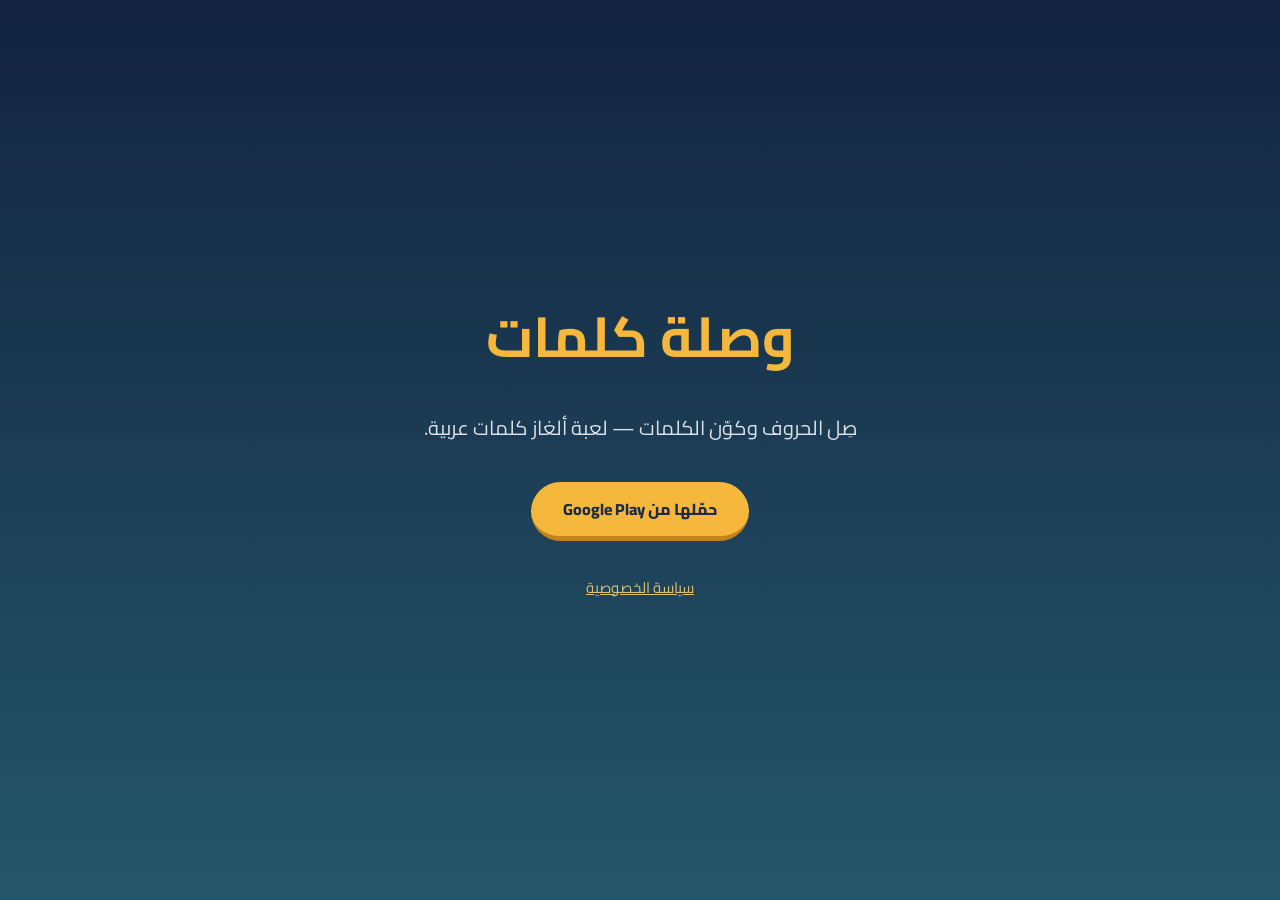
==== index.html @ 48d4c2e9 "Add files via upload" ====
<!doctype html>
<html lang="ar" dir="rtl">
  <head>
    <meta charset="utf-8" />
    <meta name="viewport" content="width=device-width, initial-scale=1" />
    <title>وصلة كلمات</title>
    <link
      href="https://fonts.googleapis.com/css2?family=Cairo:wght@400;700;800&display=swap"
      rel="stylesheet"
    />
    <style>
      body {
        margin: 0;
        font-family: Cairo, sans-serif;
        background: linear-gradient(#13233f, #24566a);
        color: #fff;
        min-height: 100vh;
        display: flex;
        align-items: center;
        justify-content: center;
        text-align: center;
      }
      main {
        padding: 32px;
        max-width: 560px;
      }
      h1 {
        color: #f5b83d;
        font-size: 56px;
        margin: 0;
      }
      p {
        opacity: 0.85;
        font-size: 20px;
      }
      a {
        color: #ffd97a;
      }
      .btn {
        display: inline-block;
        margin-top: 16px;
        background: #f5b83d;
        color: #1d2b45;
        padding: 12px 32px;
        border-radius: 999px;
        font-weight: 800;
        text-decoration: none;
        border-bottom: 5px solid #c4841a;
      }
    </style>
  </head>
  <body>
    <main>
      <h1>وصلة كلمات</h1>
      <p>صِل الحروف وكوّن الكلمات — لعبة ألغاز كلمات عربية.</p>
      <a
        class="btn"
        href="https://play.google.com/store/apps/details?id=com.aouladbouchta.waslakalimat"
        >حمّلها من Google Play</a
      >
      <p style="font-size: 15px; margin-top: 32px">
        <a href="privacy.html">سياسة الخصوصية</a>
      </p>
    </main>
  </body>
</html>
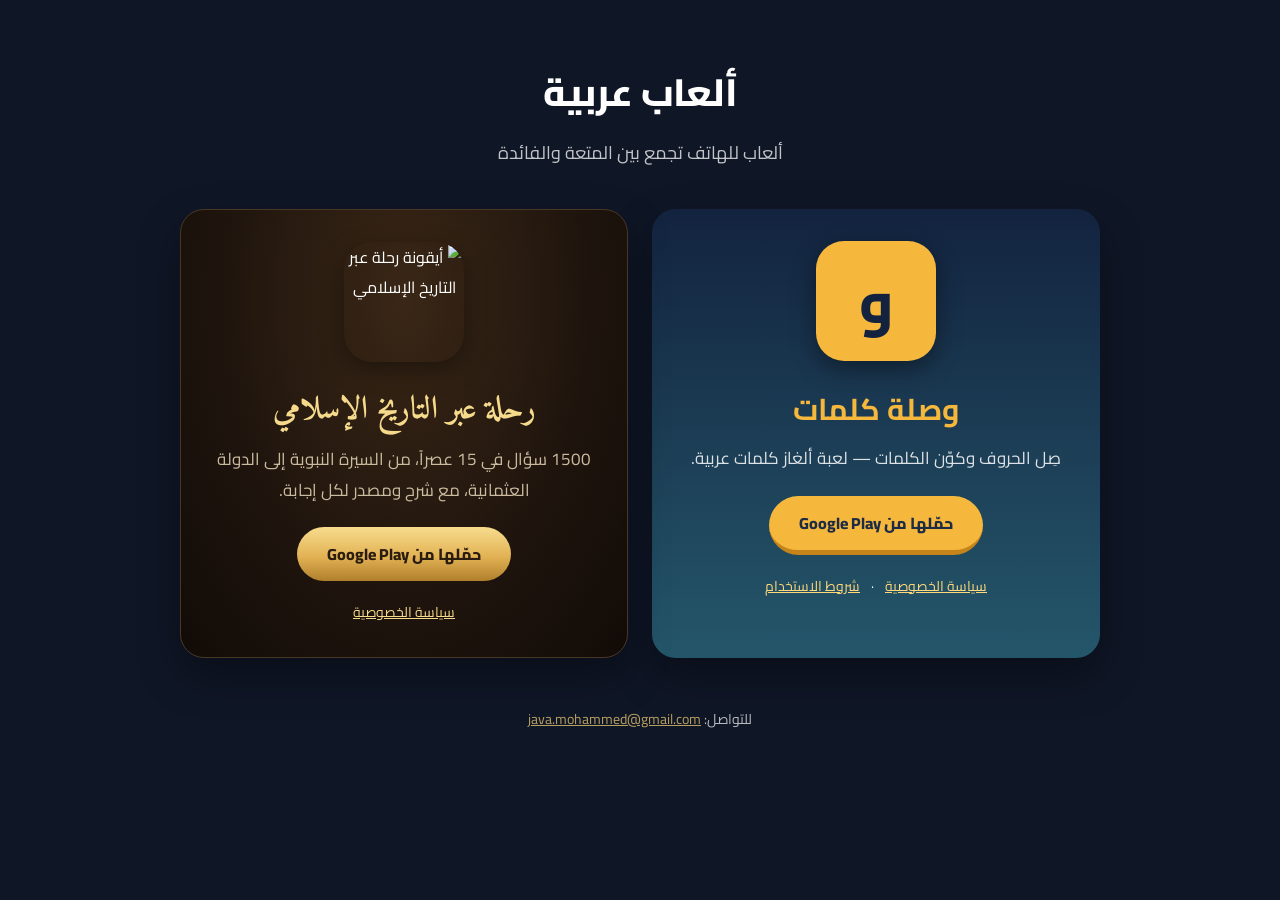
==== commit 517b59dc: "Update index.html" ====
--- a/index.html
+++ b/index.html
@@ -3,64 +3,106 @@
   <head>
     <meta charset="utf-8" />
     <meta name="viewport" content="width=device-width, initial-scale=1" />
-    <title>وصلة كلمات</title>
-    <link
-      href="https://fonts.googleapis.com/css2?family=Cairo:wght@400;700;800&display=swap"
-      rel="stylesheet"
-    />
+    <title>ألعاب عربية — وصلة كلمات ورحلة عبر التاريخ الإسلامي</title>
+    <meta name="description" content="ألعاب عربية للهاتف: وصلة كلمات، ورحلة عبر التاريخ الإسلامي." />
+    <link href="https://fonts.googleapis.com/css2?family=Cairo:wght@400;700;800&family=Amiri:wght@700&display=swap" rel="stylesheet" />
     <style>
+      * { box-sizing: border-box; }
       body {
         margin: 0;
         font-family: Cairo, sans-serif;
-        background: linear-gradient(#13233f, #24566a);
+        background: #0f1626;
         color: #fff;
         min-height: 100vh;
+      }
+      header { text-align: center; padding: 56px 20px 24px; }
+      header h1 { margin: 0; font-size: 38px; font-weight: 800; }
+      header p { margin: 8px 0 0; opacity: 0.75; font-size: 18px; }
+      .games {
+        display: grid;
+        grid-template-columns: repeat(auto-fit, minmax(300px, 1fr));
+        gap: 24px;
+        max-width: 960px;
+        margin: 0 auto;
+        padding: 16px 20px 48px;
+      }
+      .card {
+        border-radius: 24px;
+        padding: 32px 28px;
+        text-align: center;
+        display: flex;
+        flex-direction: column;
+        align-items: center;
+        box-shadow: 0 18px 40px rgba(0, 0, 0, 0.35);
+      }
+      .card .icon {
+        width: 120px;
+        height: 120px;
+        border-radius: 28px;
         display: flex;
         align-items: center;
         justify-content: center;
-        text-align: center;
+        box-shadow: 0 8px 24px rgba(0, 0, 0, 0.4);
       }
-      main {
-        padding: 32px;
-        max-width: 560px;
-      }
-      h1 {
-        color: #f5b83d;
-        font-size: 56px;
-        margin: 0;
-      }
-      p {
-        opacity: 0.85;
-        font-size: 20px;
-      }
-      a {
-        color: #ffd97a;
-      }
+      .card h2 { margin: 20px 0 6px; font-size: 30px; }
+      .card p { margin: 0 0 8px; font-size: 17px; opacity: 0.85; line-height: 1.8; }
       .btn {
         display: inline-block;
-        margin-top: 16px;
-        background: #f5b83d;
-        color: #1d2b45;
-        padding: 12px 32px;
+        margin-top: 14px;
+        padding: 12px 30px;
         border-radius: 999px;
         font-weight: 800;
         text-decoration: none;
-        border-bottom: 5px solid #c4841a;
       }
+      .links { margin-top: 18px; font-size: 14px; }
+      .links a { margin: 0 8px; }
+
+      /* وصلة كلمات */
+      .wasla { background: linear-gradient(#13233f, #24566a); }
+      .wasla .icon { background: #f5b83d; color: #13233f; font-size: 58px; font-weight: 800; }
+      .wasla h2 { color: #f5b83d; }
+      .wasla .btn { background: #f5b83d; color: #1d2b45; border-bottom: 5px solid #c4841a; }
+      .wasla a { color: #ffd97a; }
+
+      /* رحلة عبر التاريخ الإسلامي */
+      .tarikh { background: radial-gradient(ellipse at 50% 20%, #3a2716, #1e140d 60%, #110b07); border: 1px solid #4a3624; }
+      .tarikh .icon { overflow: hidden; }
+      .tarikh .icon img { width: 100%; height: 100%; display: block; }
+      .tarikh h2 { color: #f6da8c; font-family: Amiri, serif; font-size: 32px; }
+      .tarikh p { color: #e8d8b8; }
+      .tarikh .btn { background: linear-gradient(#f7dc8e, #e2b254 55%, #b07f2c); color: #2b1c10; }
+      .tarikh a { color: #f6da8c; }
+
+      footer { text-align: center; padding: 0 20px 40px; font-size: 14px; opacity: 0.7; }
+      footer a { color: #ffd97a; }
     </style>
   </head>
   <body>
-    <main>
-      <h1>وصلة كلمات</h1>
-      <p>صِل الحروف وكوّن الكلمات — لعبة ألغاز كلمات عربية.</p>
-      <a
-        class="btn"
-        href="https://play.google.com/store/apps/details?id=com.aouladbouchta.waslakalimat"
-        >حمّلها من Google Play</a
-      >
-      <p style="font-size: 15px; margin-top: 32px">
-        <a href="privacy.html">سياسة الخصوصية</a>
-      </p>
-    </main>
+    <header>
+      <h1>ألعاب عربية</h1>
+      <p>ألعاب للهاتف تجمع بين المتعة والفائدة</p>
+    </header>
+
+    <section class="games">
+      <article class="card wasla">
+        <div class="icon">و</div>
+        <h2>وصلة كلمات</h2>
+        <p>صِل الحروف وكوّن الكلمات — لعبة ألغاز كلمات عربية.</p>
+        <a class="btn" href="https://play.google.com/store/apps/details?id=com.aouladbouchta.waslakalimat">حمّلها من Google Play</a>
+        <div class="links"><a href="privacy.html">سياسة الخصوصية</a> · <a href="terms.html">شروط الاستخدام</a></div>
+      </article>
+
+      <article class="card tarikh">
+        <div class="icon"><img src="tarikh-icon.png" alt="أيقونة رحلة عبر التاريخ الإسلامي" /></div>
+        <h2>رحلة عبر التاريخ الإسلامي</h2>
+        <p>1500 سؤال في 15 عصراً، من السيرة النبوية إلى الدولة العثمانية، مع شرح ومصدر لكل إجابة.</p>
+        <a class="btn" href="https://play.google.com/store/apps/details?id=com.aouladbouchta.tarikh">حمّلها من Google Play</a>
+        <div class="links"><a href="privacy-tarikh.html">سياسة الخصوصية</a></div>
+      </article>
+    </section>
+
+    <footer>
+      للتواصل: <a href="mailto:java.mohammed@gmail.com">java.mohammed@gmail.com</a>
+    </footer>
   </body>
 </html>
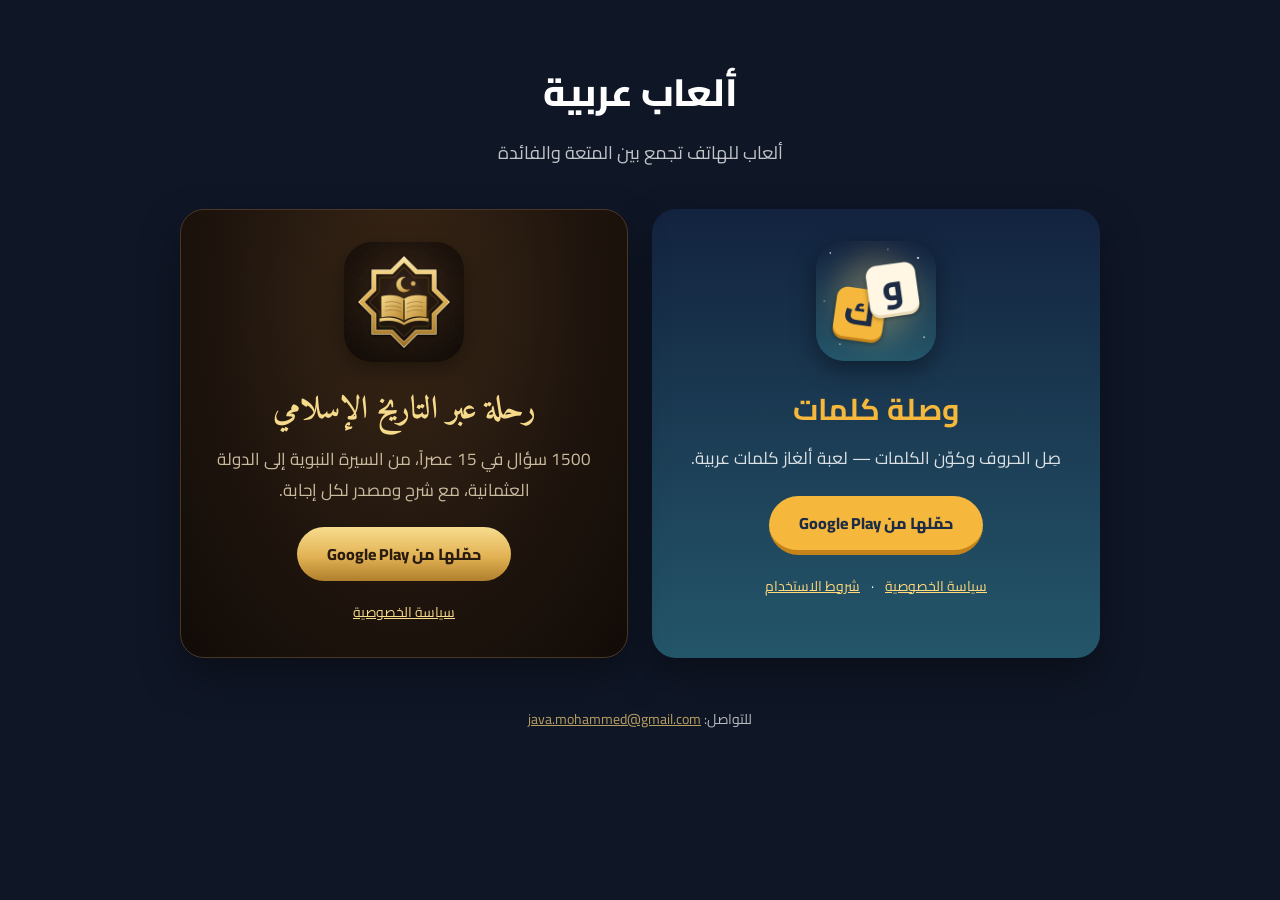
==== commit d5274a86: "Update index.html" ====
--- a/index.html
+++ b/index.html
@@ -59,7 +59,8 @@
 
       /* وصلة كلمات */
       .wasla { background: linear-gradient(#13233f, #24566a); }
-      .wasla .icon { background: #f5b83d; color: #13233f; font-size: 58px; font-weight: 800; }
+      .wasla .icon { overflow: hidden; }
+      .wasla .icon img { width: 100%; height: 100%; display: block; }
       .wasla h2 { color: #f5b83d; }
       .wasla .btn { background: #f5b83d; color: #1d2b45; border-bottom: 5px solid #c4841a; }
       .wasla a { color: #ffd97a; }
@@ -85,7 +86,7 @@
 
     <section class="games">
       <article class="card wasla">
-        <div class="icon">و</div>
+        <div class="icon"><img src="wasla-icon.png" alt="أيقونة وصلة كلمات" /></div>
         <h2>وصلة كلمات</h2>
         <p>صِل الحروف وكوّن الكلمات — لعبة ألغاز كلمات عربية.</p>
         <a class="btn" href="https://play.google.com/store/apps/details?id=com.aouladbouchta.waslakalimat">حمّلها من Google Play</a>
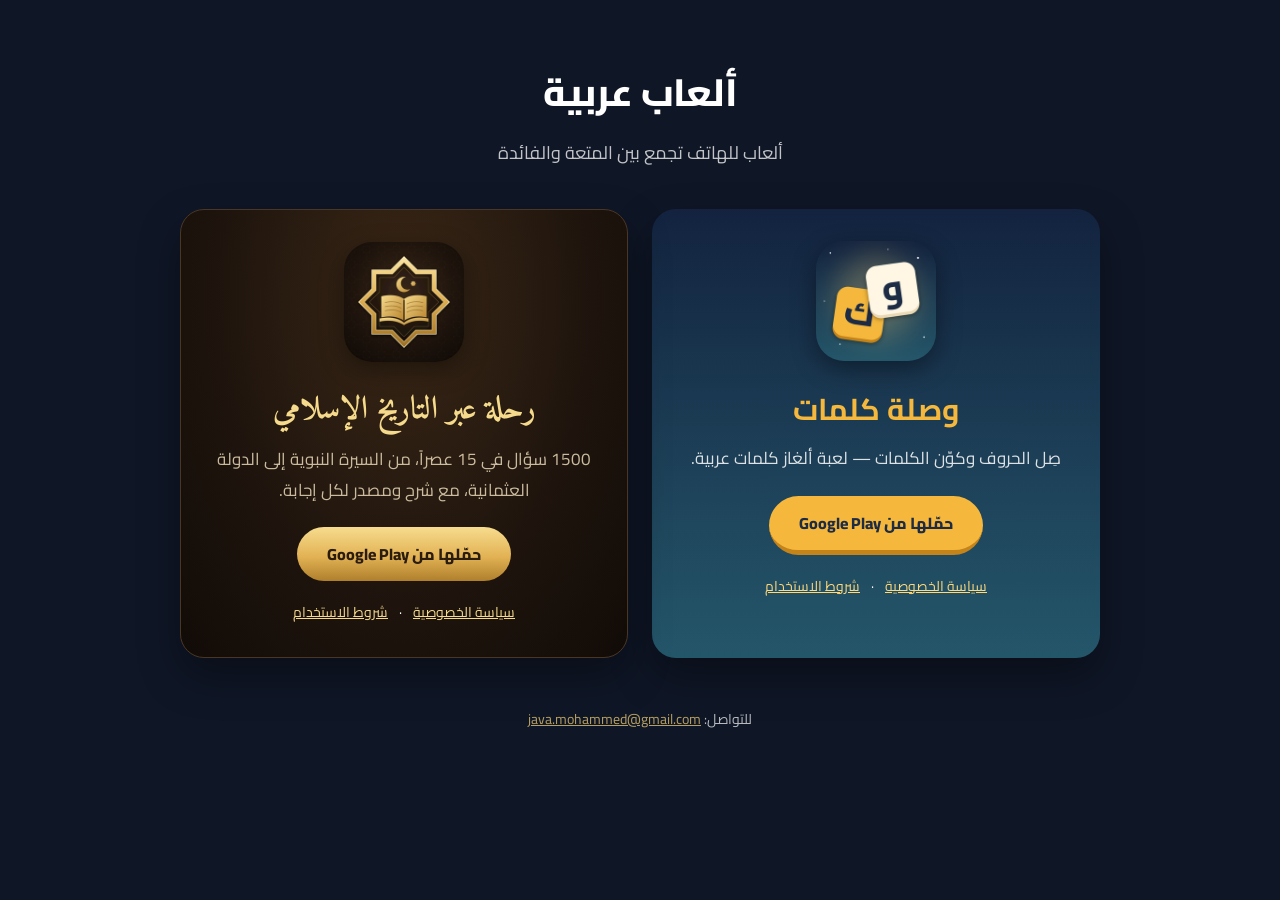
==== commit 95c157ad: "Update index.html" ====
--- a/index.html
+++ b/index.html
@@ -98,7 +98,7 @@
         <h2>رحلة عبر التاريخ الإسلامي</h2>
         <p>1500 سؤال في 15 عصراً، من السيرة النبوية إلى الدولة العثمانية، مع شرح ومصدر لكل إجابة.</p>
         <a class="btn" href="https://play.google.com/store/apps/details?id=com.aouladbouchta.tarikh">حمّلها من Google Play</a>
-        <div class="links"><a href="privacy-tarikh.html">سياسة الخصوصية</a></div>
+        <div class="links"><a href="privacy-tarikh.html">سياسة الخصوصية</a> · <a href="terms-tarikh.html">شروط الاستخدام</a></div>
       </article>
     </section>
 
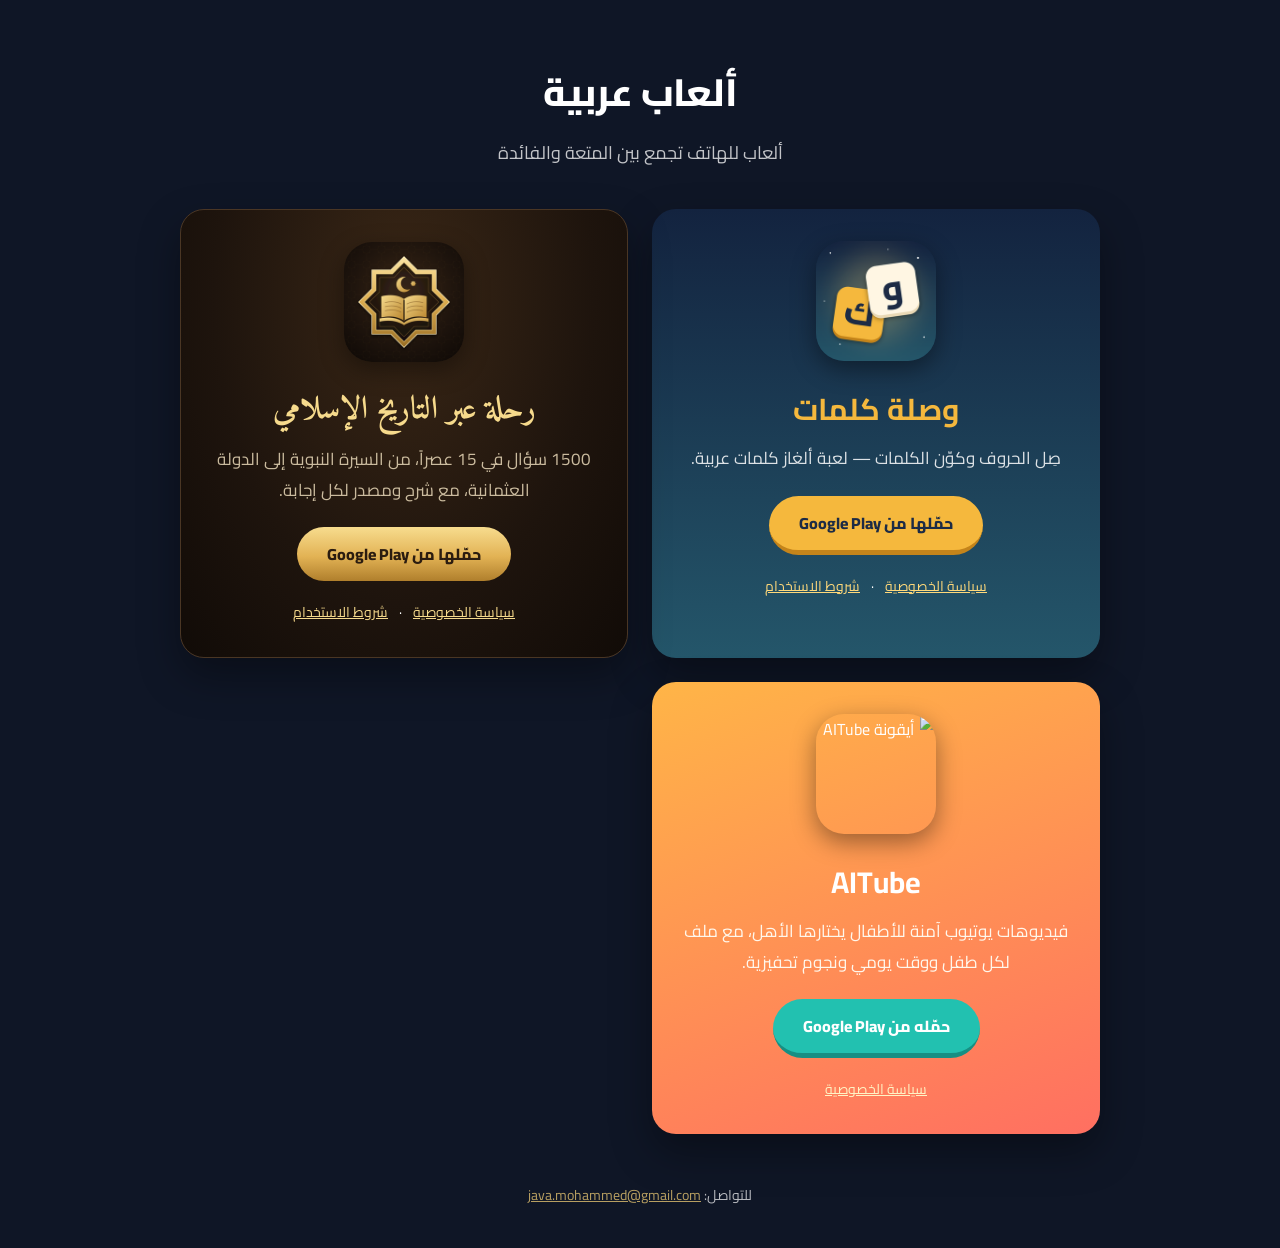
==== commit d4300d03: "Update index.html" ====
--- a/index.html
+++ b/index.html
@@ -74,6 +74,14 @@
       .tarikh .btn { background: linear-gradient(#f7dc8e, #e2b254 55%, #b07f2c); color: #2b1c10; }
       .tarikh a { color: #f6da8c; }
 
+      .aitube { background: linear-gradient(160deg, #FFB547, #FF6F61); }
+      .aitube .icon { overflow: hidden; }
+      .aitube .icon img { width: 100%; height: 100%; display: block; }
+      .aitube h2 { color: #ffffff; }
+      .aitube p { color: #fff7ec; opacity: 1; }
+      .aitube .btn { background: #22C1B0; color: #ffffff; border-bottom: 5px solid #178f83; }
+      .aitube a { color: #fff3c4; }
+
       footer { text-align: center; padding: 0 20px 40px; font-size: 14px; opacity: 0.7; }
       footer a { color: #ffd97a; }
     </style>
@@ -100,6 +108,14 @@
         <a class="btn" href="https://play.google.com/store/apps/details?id=com.aouladbouchta.tarikh">حمّلها من Google Play</a>
         <div class="links"><a href="privacy-tarikh.html">سياسة الخصوصية</a> · <a href="terms-tarikh.html">شروط الاستخدام</a></div>
       </article>
+
+      <article class="card aitube">
+        <div class="icon"><img src="aitube-icon.png" alt="أيقونة AITube" /></div>
+        <h2>AITube</h2>
+        <p>فيديوهات يوتيوب آمنة للأطفال يختارها الأهل، مع ملف لكل طفل ووقت يومي ونجوم تحفيزية.</p>
+        <a class="btn" href="https://play.google.com/store/apps/details?id=com.aitubev2">حمّله من Google Play</a>
+        <div class="links"><a href="privacy-aitube.html">سياسة الخصوصية</a></div>
+      </article>
     </section>
 
     <footer>
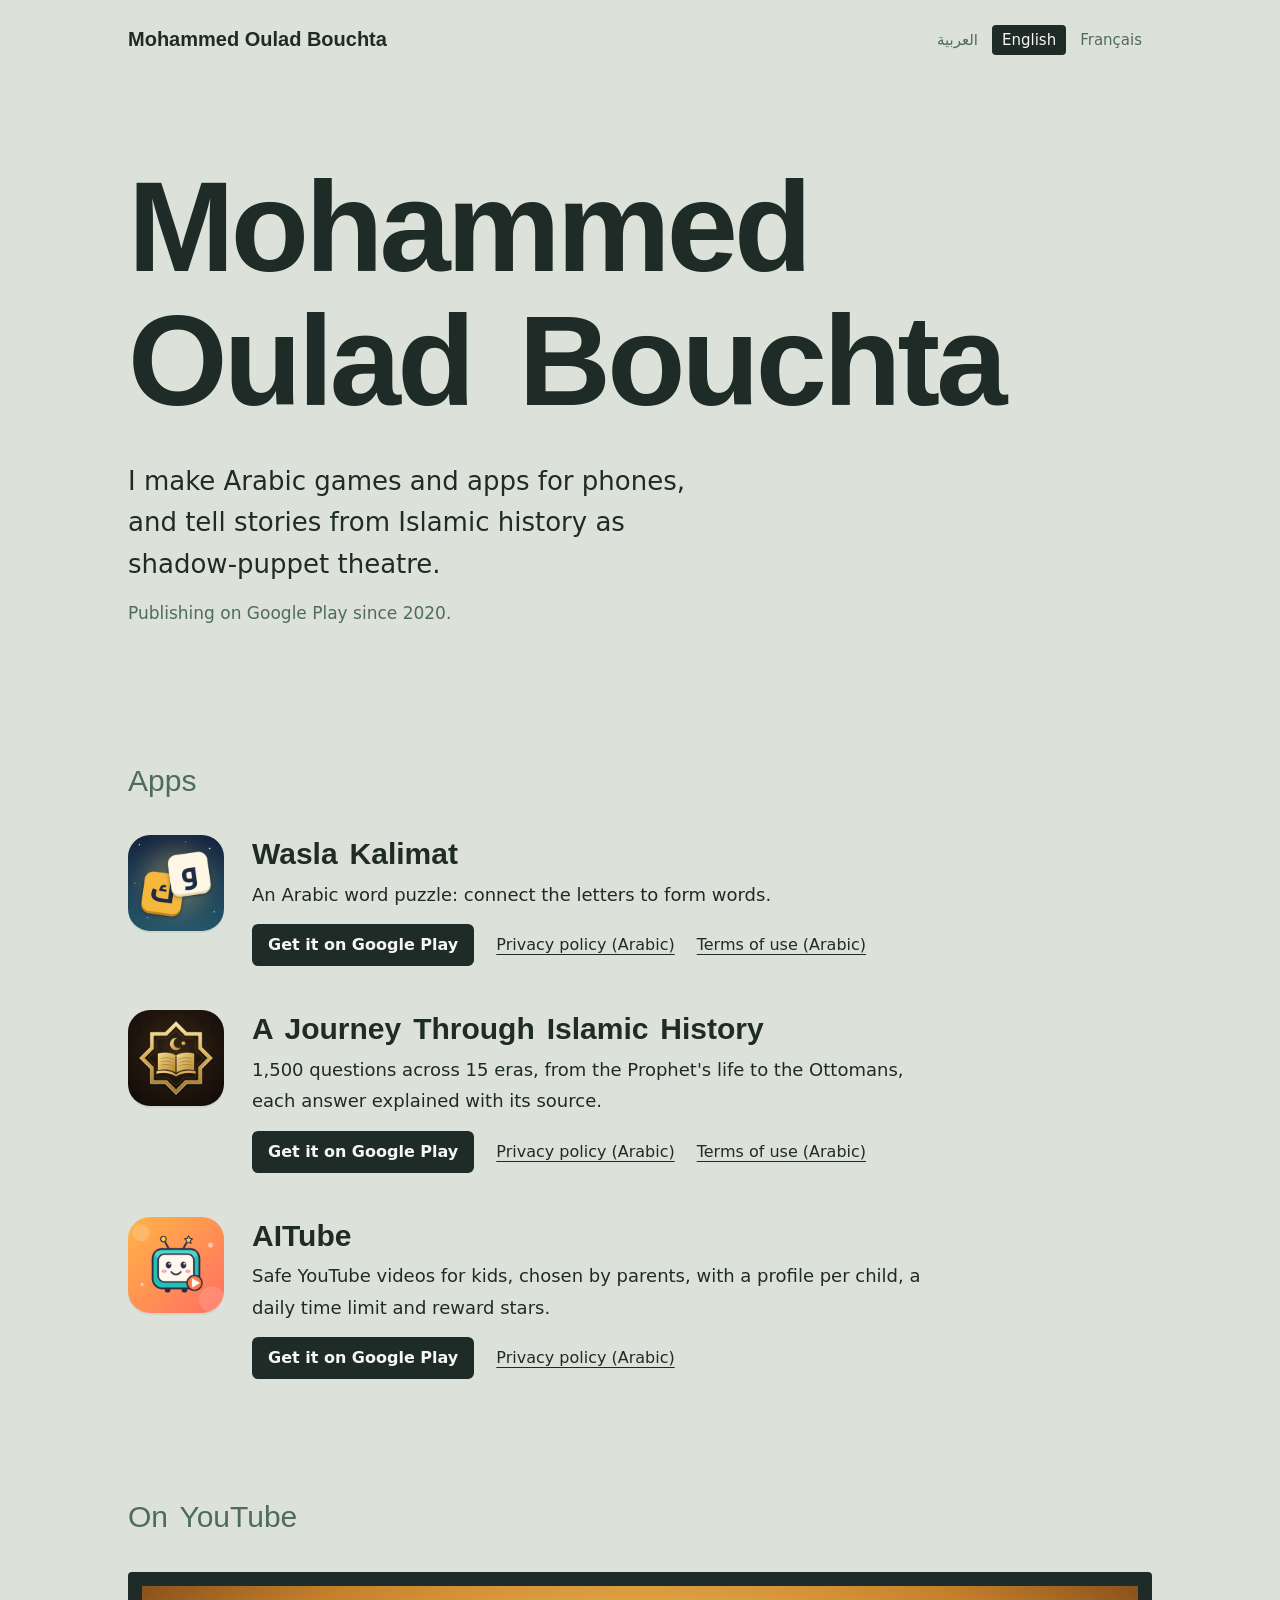
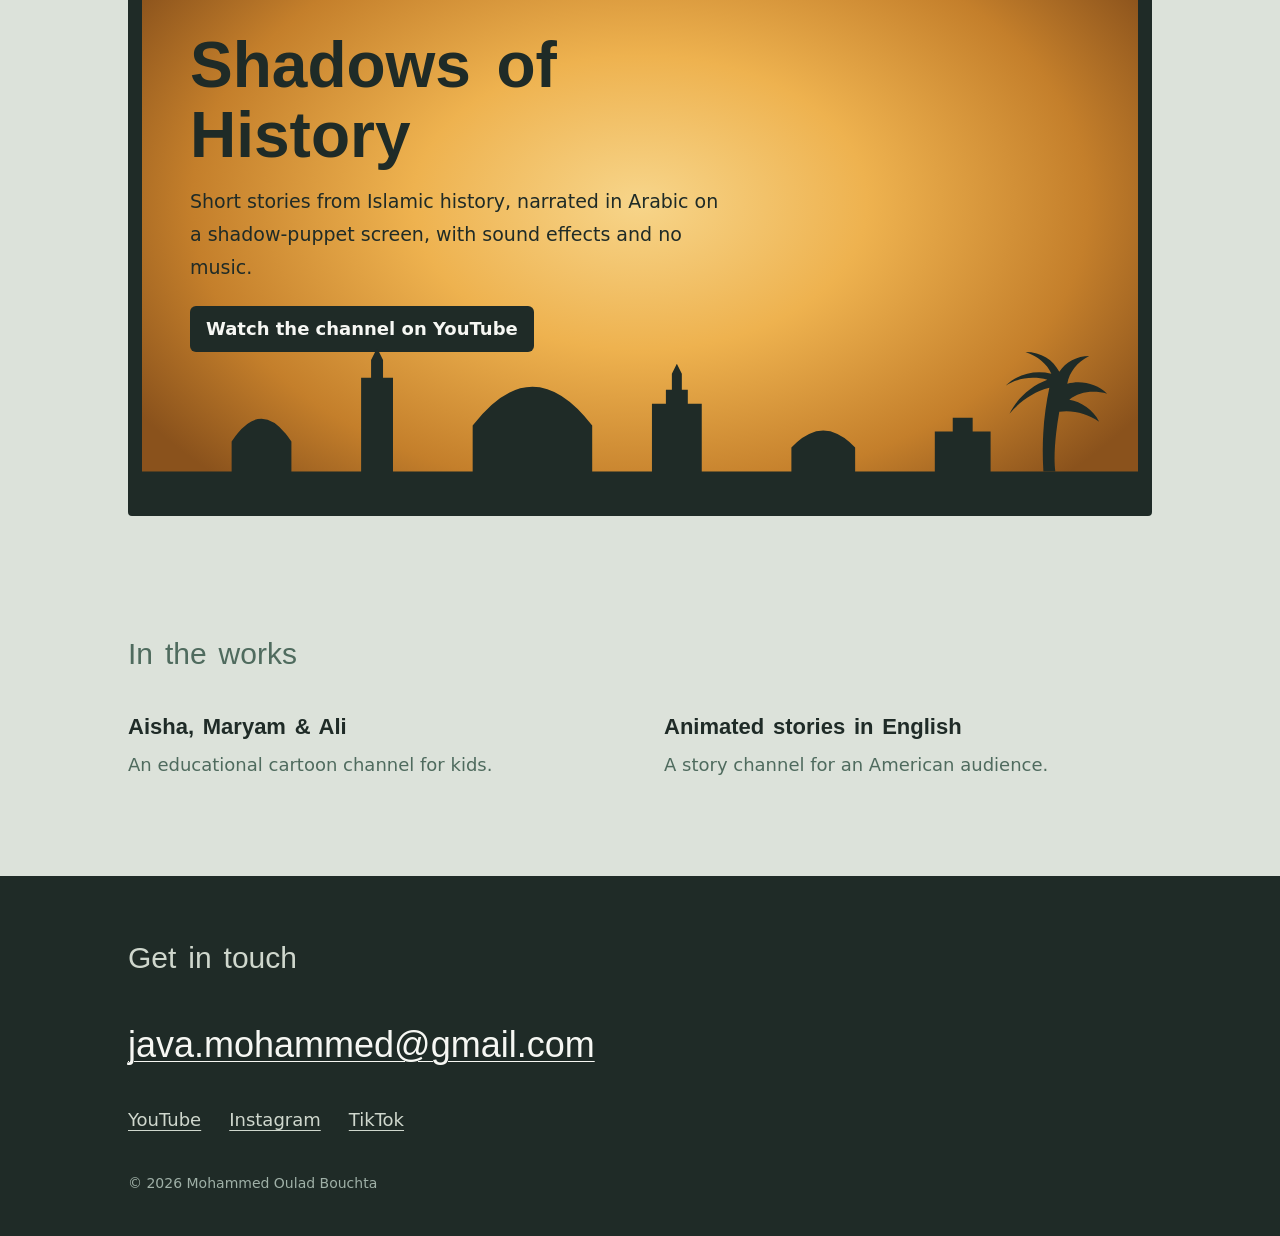
==== commit 6a90f356: "موقع شخصي متعدد اللغات: تصميم جديد، خطوط محلية، مجلد للصور، وروابط التواصل Co-Authored-By: Claude Op" ====
--- a/index.html
+++ b/index.html
@@ -3,123 +3,237 @@
   <head>
     <meta charset="utf-8" />
     <meta name="viewport" content="width=device-width, initial-scale=1" />
-    <title>ألعاب عربية — وصلة كلمات ورحلة عبر التاريخ الإسلامي</title>
-    <meta name="description" content="ألعاب عربية للهاتف: وصلة كلمات، ورحلة عبر التاريخ الإسلامي." />
-    <link href="https://fonts.googleapis.com/css2?family=Cairo:wght@400;700;800&family=Amiri:wght@700&display=swap" rel="stylesheet" />
+    <title>محمد أولاد بوشتة</title>
+    <meta name="description" content="محمد أولاد بوشتة: ألعاب وتطبيقات عربية على Google Play، وقناة ظلال التاريخ على يوتيوب." />
+    <link rel="alternate" hreflang="ar" href="https://javamohammed.github.io/?lang=ar" />
+    <link rel="alternate" hreflang="en" href="https://javamohammed.github.io/?lang=en" />
+    <link rel="alternate" hreflang="fr" href="https://javamohammed.github.io/?lang=fr" />
+    <link rel="stylesheet" href="fonts/fonts.css" />
     <style>
+      :root {
+        --plaster: #dce2da;   /* خلفية تادلاكت */
+        --plaster-2: #cfd7cd;
+        --ink: #1f2b27;       /* حبر أخضر داكن */
+        --moss: #4f6b5e;
+        --saffron: #e3a43a;   /* ضوء القنديل */
+        --paper: #f6f7f3;
+        --display: "Reem Kufi", "IBM Plex Sans Arabic", sans-serif;
+        --body: "IBM Plex Sans Arabic", system-ui, sans-serif;
+      }
       * { box-sizing: border-box; }
       body {
         margin: 0;
-        font-family: Cairo, sans-serif;
-        background: #0f1626;
-        color: #fff;
-        min-height: 100vh;
-      }
-      header { text-align: center; padding: 56px 20px 24px; }
-      header h1 { margin: 0; font-size: 38px; font-weight: 800; }
-      header p { margin: 8px 0 0; opacity: 0.75; font-size: 18px; }
-      .games {
-        display: grid;
-        grid-template-columns: repeat(auto-fit, minmax(300px, 1fr));
-        gap: 24px;
-        max-width: 960px;
-        margin: 0 auto;
-        padding: 16px 20px 48px;
-      }
-      .card {
-        border-radius: 24px;
-        padding: 32px 28px;
-        text-align: center;
-        display: flex;
-        flex-direction: column;
-        align-items: center;
-        box-shadow: 0 18px 40px rgba(0, 0, 0, 0.35);
-      }
-      .card .icon {
-        width: 120px;
-        height: 120px;
-        border-radius: 28px;
-        display: flex;
-        align-items: center;
-        justify-content: center;
-        box-shadow: 0 8px 24px rgba(0, 0, 0, 0.4);
-      }
-      .card h2 { margin: 20px 0 6px; font-size: 30px; }
-      .card p { margin: 0 0 8px; font-size: 17px; opacity: 0.85; line-height: 1.8; }
-      .btn {
-        display: inline-block;
-        margin-top: 14px;
-        padding: 12px 30px;
-        border-radius: 999px;
-        font-weight: 800;
-        text-decoration: none;
-      }
-      .links { margin-top: 18px; font-size: 14px; }
-      .links a { margin: 0 8px; }
-
-      /* وصلة كلمات */
-      .wasla { background: linear-gradient(#13233f, #24566a); }
-      .wasla .icon { overflow: hidden; }
-      .wasla .icon img { width: 100%; height: 100%; display: block; }
-      .wasla h2 { color: #f5b83d; }
-      .wasla .btn { background: #f5b83d; color: #1d2b45; border-bottom: 5px solid #c4841a; }
-      .wasla a { color: #ffd97a; }
-
-      /* رحلة عبر التاريخ الإسلامي */
-      .tarikh { background: radial-gradient(ellipse at 50% 20%, #3a2716, #1e140d 60%, #110b07); border: 1px solid #4a3624; }
-      .tarikh .icon { overflow: hidden; }
-      .tarikh .icon img { width: 100%; height: 100%; display: block; }
-      .tarikh h2 { color: #f6da8c; font-family: Amiri, serif; font-size: 32px; }
-      .tarikh p { color: #e8d8b8; }
-      .tarikh .btn { background: linear-gradient(#f7dc8e, #e2b254 55%, #b07f2c); color: #2b1c10; }
-      .tarikh a { color: #f6da8c; }
-
-      .aitube { background: linear-gradient(160deg, #FFB547, #FF6F61); }
-      .aitube .icon { overflow: hidden; }
-      .aitube .icon img { width: 100%; height: 100%; display: block; }
-      .aitube h2 { color: #ffffff; }
-      .aitube p { color: #fff7ec; opacity: 1; }
-      .aitube .btn { background: #22C1B0; color: #ffffff; border-bottom: 5px solid #178f83; }
-      .aitube a { color: #fff3c4; }
-
-      footer { text-align: center; padding: 0 20px 40px; font-size: 14px; opacity: 0.7; }
-      footer a { color: #ffd97a; }
+        background: var(--plaster);
+        color: var(--ink);
+        font-family: var(--body);
+        font-size: 18px;
+        line-height: 1.75;
+      }
+      a { color: var(--ink); text-underline-offset: 4px; text-decoration-thickness: 1px; }
+      a:hover { text-decoration-thickness: 2px; }
+      :focus-visible { outline: 3px solid var(--saffron); outline-offset: 3px; }
+      .wrap { max-width: 1080px; margin-inline: auto; padding-inline: 28px; }
+
+      .top { display: flex; justify-content: space-between; align-items: center; padding-block: 22px; }
+      .mark { font-family: var(--display); font-weight: 700; font-size: 20px; text-decoration: none; }
+      .langs { display: flex; gap: 4px; }
+      .langs button {
+        font: 500 15px var(--body); color: var(--moss);
+        background: none; border: 0; padding: 6px 10px; cursor: pointer; border-radius: 4px;
+      }
+      .langs button[aria-pressed="true"] { color: var(--paper); background: var(--ink); }
+
+      .hero { padding-block: 9vh 72px; }
+      .hero h1 {
+        font-family: var(--display); font-weight: 700;
+        font-size: clamp(52px, 10vw, 128px); line-height: 1.05;
+        margin: 0 0 32px; letter-spacing: -0.01em;
+      }
+      :lang(en) .hero h1, :lang(fr) .hero h1 { letter-spacing: -0.03em; }
+      :lang(en) h1, :lang(en) h2, :lang(en) h3, :lang(en) dt, :lang(fr) h1, :lang(fr) h2, :lang(fr) h3, :lang(fr) dt { word-spacing: 0.12em; }
+      .hero p { margin: 0; max-width: 34ch; font-size: clamp(20px, 2.4vw, 26px); line-height: 1.6; }
+      .hero .since { margin-top: 14px; font-size: 17px; color: var(--moss); }
+
+      h2 { font-family: var(--display); font-weight: 500; font-size: 30px; margin: 0 0 28px; color: var(--moss); }
+      section { padding-block: 56px; }
+
+      .apps { list-style: none; margin: 0; padding: 0; display: grid; gap: 44px; }
+      .app { display: grid; grid-template-columns: 96px 1fr; gap: 28px; align-items: start; }
+      .app img { width: 96px; height: 96px; border-radius: 22px; display: block; box-shadow: 0 2px 0 var(--plaster-2); }
+      .app h3 { font-family: var(--display); font-weight: 700; font-size: 30px; line-height: 1.25; margin: 0 0 6px; }
+      .app p { margin: 0; max-width: 60ch; }
+      .app .acts { margin-top: 14px; display: flex; flex-wrap: wrap; gap: 8px 22px; align-items: center; font-size: 16px; }
+      .play {
+        display: inline-block; padding: 7px 16px; border-radius: 6px;
+        background: var(--ink); color: var(--paper); text-decoration: none; font-weight: 600;
+      }
+      .play:hover { background: var(--moss); }
+
+      .screen {
+        position: relative; overflow: hidden;
+        border: 14px solid var(--ink); border-radius: 4px;
+        background: #b8792a;
+        min-height: 420px;
+        display: flex; align-items: flex-start;
+      }
+      .screen::before {
+        content: ""; position: absolute; inset: 0;
+        background: radial-gradient(60% 75% at 50% 42%, #f7d58a 0%, #eeb24f 38%, #c47f2b 75%, #8a521c 100%);
+        animation: flicker 5s ease-in-out infinite;
+      }
+      @keyframes flicker {
+        0%, 100% { opacity: 1; }
+        42% { opacity: 0.93; }
+        47% { opacity: 1; }
+        71% { opacity: 0.96; }
+      }
+      .screen svg { display: block; position: absolute; inset-inline: 0; bottom: -2px; width: 100%; height: auto; }
+      .screen .txt { position: relative; padding: 44px 48px 150px; max-width: 640px; }
+      .screen h3 { font-family: var(--display); font-weight: 700; font-size: clamp(38px, 6vw, 64px); line-height: 1.1; margin: 0 0 14px; }
+      .screen p { margin: 0 0 22px; font-size: 19px; }
+
+      .next { display: grid; grid-template-columns: repeat(auto-fit, minmax(260px, 1fr)); gap: 28px 48px; margin: 0; }
+      .next dt { font-family: var(--display); font-weight: 700; font-size: 22px; }
+      .next dd { margin: 2px 0 0; color: var(--moss); }
+
+      footer { background: var(--ink); color: var(--paper); padding-block: 56px 40px; margin-top: 40px; }
+      footer h2 { color: var(--plaster-2); }
+      footer #mail { color: var(--paper); font-family: var(--display); font-size: clamp(22px, 4vw, 36px); }
+      .social { list-style: none; margin: 28px 0 0; padding: 0; display: flex; flex-wrap: wrap; gap: 10px 28px; }
+      footer .social a { font-family: var(--body); font-size: 18px; color: var(--plaster-2); }
+      footer .social a:hover { color: var(--paper); }
+      footer small { display: block; margin-top: 36px; color: #9fb0a7; font-size: 14px; }
+
+      @media (max-width: 640px) {
+        .wrap { padding-inline: 20px; }
+        .mark { display: none; }
+        .top { justify-content: flex-end; }
+        .app { grid-template-columns: 64px 1fr; gap: 18px; }
+        .app img { width: 64px; height: 64px; border-radius: 15px; }
+        .app h3 { font-size: 24px; }
+        .screen { border-width: 10px; min-height: 0; }
+        .screen .txt { padding: 28px 24px 110px; }
+      }
+      @media (prefers-reduced-motion: reduce) { .screen::before { animation: none; } }
     </style>
   </head>
   <body>
-    <header>
-      <h1>ألعاب عربية</h1>
-      <p>ألعاب للهاتف تجمع بين المتعة والفائدة</p>
+    <header class="wrap top">
+      <a class="mark" href="./" id="mark"></a>
+      <nav class="langs" aria-label="Language">
+        <button type="button" data-lang="ar" lang="ar">العربية</button>
+        <button type="button" data-lang="en" lang="en">English</button>
+        <button type="button" data-lang="fr" lang="fr">Français</button>
+      </nav>
     </header>
 
-    <section class="games">
-      <article class="card wasla">
-        <div class="icon"><img src="wasla-icon.png" alt="أيقونة وصلة كلمات" /></div>
-        <h2>وصلة كلمات</h2>
-        <p>صِل الحروف وكوّن الكلمات — لعبة ألغاز كلمات عربية.</p>
-        <a class="btn" href="https://play.google.com/store/apps/details?id=com.aouladbouchta.waslakalimat">حمّلها من Google Play</a>
-        <div class="links"><a href="privacy.html">سياسة الخصوصية</a> · <a href="terms.html">شروط الاستخدام</a></div>
-      </article>
-
-      <article class="card tarikh">
-        <div class="icon"><img src="tarikh-icon.png" alt="أيقونة رحلة عبر التاريخ الإسلامي" /></div>
-        <h2>رحلة عبر التاريخ الإسلامي</h2>
-        <p>1500 سؤال في 15 عصراً، من السيرة النبوية إلى الدولة العثمانية، مع شرح ومصدر لكل إجابة.</p>
-        <a class="btn" href="https://play.google.com/store/apps/details?id=com.aouladbouchta.tarikh">حمّلها من Google Play</a>
-        <div class="links"><a href="privacy-tarikh.html">سياسة الخصوصية</a> · <a href="terms-tarikh.html">شروط الاستخدام</a></div>
-      </article>
-
-      <article class="card aitube">
-        <div class="icon"><img src="aitube-icon.png" alt="أيقونة AITube" /></div>
-        <h2>AITube</h2>
-        <p>فيديوهات يوتيوب آمنة للأطفال يختارها الأهل، مع ملف لكل طفل ووقت يومي ونجوم تحفيزية.</p>
-        <a class="btn" href="https://play.google.com/store/apps/details?id=com.aitubev2">حمّله من Google Play</a>
-        <div class="links"><a href="privacy-aitube.html">سياسة الخصوصية</a></div>
-      </article>
-    </section>
+    <main>
+      <div class="wrap hero">
+        <h1 id="name"></h1>
+        <p id="intro"></p>
+        <p class="since" id="since"></p>
+      </div>
+
+      <section class="wrap" id="apps">
+        <h2 data-t="apps"></h2>
+        <ul class="apps" id="appsList"></ul>
+      </section>
+
+      <section class="wrap" id="channels"></section>
+
+      <section class="wrap" id="next">
+        <h2 data-t="next"></h2>
+        <dl class="next" id="nextList"></dl>
+      </section>
+    </main>
 
     <footer>
-      للتواصل: <a href="mailto:java.mohammed@gmail.com">java.mohammed@gmail.com</a>
+      <div class="wrap">
+        <h2 data-t="contact"></h2>
+        <a id="mail"></a>
+        <ul class="social" id="social"></ul>
+        <small id="copy"></small>
+      </div>
     </footer>
+
+    <script src="data.js"></script>
+    <script>
+      const UI = {
+        ar: { apps: "التطبيقات", channel: "على يوتيوب", next: "قيد التحضير", contact: "للتواصل", play: "حمّل من Google Play", privacy: "سياسة الخصوصية", terms: "شروط الاستخدام", watch: "شاهد القناة على يوتيوب" },
+        en: { apps: "Apps", channel: "On YouTube", next: "In the works", contact: "Get in touch", play: "Get it on Google Play", privacy: "Privacy policy (Arabic)", terms: "Terms of use (Arabic)", watch: "Watch the channel on YouTube" },
+        fr: { apps: "Applications", channel: "Sur YouTube", next: "En préparation", contact: "Me contacter", play: "Disponible sur Google Play", privacy: "Confidentialité (en arabe)", terms: "Conditions d'utilisation (en arabe)", watch: "Voir la chaîne sur YouTube" },
+      };
+      const LANGS = ["ar", "en", "fr"];
+      const $ = (id) => document.getElementById(id);
+      const esc = (s) => String(s ?? "").replace(/[&<>"]/g, (c) => ({ "&": "&amp;", "<": "&lt;", ">": "&gt;", '"': "&quot;" })[c]);
+
+      const SKYLINE = `<svg viewBox="0 0 1000 170" preserveAspectRatio="xMidYMax slice" aria-hidden="true" fill="#1f2b27">
+        <path d="M0 170V138h90v-30q30-46 60 0v30h70V44h10V26l6-12 6 12v18h10v94h80v-46q60-78 120 0v46h60V70h14V56h6V40l5-10 5 10v16h6v14h14v68h90v-24q32-34 64 0v24h80V98h18V84h20v14h18v40h170v32z"/>
+        <path d="M905 138c-2-34 1-60 6-84-16 4-30 14-40 26 8-16 22-28 38-34-14-4-30-2-42 6 12-12 30-16 46-12-4-10-14-18-26-22 16 0 28 8 34 20 6-10 18-16 30-16-12 6-20 16-22 28 14-4 30 0 40 10-14-4-28-2-38 6 12 2 24 10 30 22-12-8-26-12-40-10-4 22-6 46-4 60z"/>
+      </svg>`;
+
+      function pick() {
+        const q = new URLSearchParams(location.search).get("lang");
+        if (LANGS.includes(q)) return q;
+        try { const s = localStorage.getItem("lang"); if (LANGS.includes(s)) return s; } catch (e) {}
+        const n = (navigator.language || "").slice(0, 2);
+        return n === "fr" ? "fr" : n === "en" ? "en" : "ar";
+      }
+
+      function render(lang) {
+        const t = UI[lang];
+        const L = (o) => (o && (o[lang] || o.ar)) || "";
+        document.documentElement.lang = lang;
+        document.documentElement.dir = lang === "ar" ? "rtl" : "ltr";
+        document.title = L(SITE.name);
+        document.querySelectorAll(".langs button").forEach((b) => b.setAttribute("aria-pressed", b.dataset.lang === lang));
+        document.querySelectorAll("[data-t]").forEach((el) => (el.textContent = t[el.dataset.t]));
+
+        $("mark").textContent = L(SITE.name);
+        $("name").textContent = L(SITE.name);
+        $("intro").textContent = L(SITE.intro);
+        $("since").textContent = L(SITE.since);
+        $("mail").textContent = SITE.email;
+        $("mail").href = "mailto:" + SITE.email;
+        $("social").innerHTML = (typeof SOCIAL !== "undefined" ? SOCIAL : []).map((x) => `<li><a href="${esc(x.url)}" target="_blank" rel="noopener">${esc(x.name)}</a></li>`).join("");
+        $("copy").textContent = "© " + new Date().getFullYear() + " " + L(SITE.name);
+
+        $("appsList").innerHTML = APPS.map((a) => `
+          <li class="app">
+            <img src="${esc(a.icon)}" alt="" width="96" height="96" loading="lazy" />
+            <div>
+              <h3>${esc(L(a.name))}</h3>
+              <p>${esc(L(a.desc))}</p>
+              <div class="acts">
+                ${a.play ? `<a class="play" href="${esc(a.play)}" target="_blank" rel="noopener">${t.play}</a>` : ""}
+                ${a.privacy ? `<a href="${esc(a.privacy)}">${t.privacy}</a>` : ""}
+                ${a.terms ? `<a href="${esc(a.terms)}">${t.terms}</a>` : ""}
+              </div>
+            </div>
+          </li>`).join("");
+
+        $("channels").innerHTML = `<h2>${t.channel}</h2>` + CHANNELS.map((c) => `
+          <div class="screen">
+            <div class="txt">
+              <h3>${esc(L(c.name))}</h3>
+              <p>${esc(L(c.desc))}</p>
+              ${c.url ? `<a class="play" href="${esc(c.url)}" target="_blank" rel="noopener">${t.watch}</a>` : ""}
+            </div>
+            ${SKYLINE}
+          </div>`).join('<div style="height:28px"></div>');
+
+        $("nextList").innerHTML = NEXT.map((n) => `<div><dt>${esc(L(n.name))}</dt><dd>${esc(L(n.desc))}</dd></div>`).join("");
+        if (!NEXT.length) $("next").hidden = true;
+      }
+
+      document.querySelectorAll(".langs button").forEach((b) =>
+        b.addEventListener("click", () => {
+          try { localStorage.setItem("lang", b.dataset.lang); } catch (e) {}
+          const u = new URL(location); u.searchParams.set("lang", b.dataset.lang); history.replaceState(null, "", u);
+          render(b.dataset.lang);
+        })
+      );
+      render(pick());
+    </script>
   </body>
 </html>
--- a/fonts/fonts.css
+++ b/fonts/fonts.css
@@ -0,0 +1,10 @@
+@font-face{font-family:'Reem Kufi';font-style:normal;font-weight:500;font-display:swap;src:url(reem-kufi-arabic-500-normal.woff2) format('woff2');unicode-range:U+0600-06FF,U+0750-077F,U+0870-088E,U+0890-0891,U+0897-08E1,U+08E3-08FF,U+200C-200E,U+2010-2011,U+204F,U+2E41,U+FB50-FDFF,U+FE70-FE74,U+FE76-FEFC,U+102E0-102FB,U+10E60-10E7E,U+10EC2-10EC4,U+10EFC-10EFF,U+1EE00-1EE03,U+1EE05-1EE1F,U+1EE21-1EE22,U+1EE24,U+1EE27,U+1EE29-1EE32,U+1EE34-1EE37,U+1EE39,U+1EE3B,U+1EE42,U+1EE47,U+1EE49,U+1EE4B,U+1EE4D-1EE4F,U+1EE51-1EE52,U+1EE54,U+1EE57,U+1EE59,U+1EE5B,U+1EE5D,U+1EE5F,U+1EE61-1EE62,U+1EE64,U+1EE67-1EE6A,U+1EE6C-1EE72,U+1EE74-1EE77,U+1EE79-1EE7C,U+1EE7E,U+1EE80-1EE89,U+1EE8B-1EE9B,U+1EEA1-1EEA3,U+1EEA5-1EEA9,U+1EEAB-1EEBB,U+1EEF0-1EEF1;}
+@font-face{font-family:'Reem Kufi';font-style:normal;font-weight:500;font-display:swap;src:url(reem-kufi-latin-500-normal.woff2) format('woff2');unicode-range:U+0000-00FF,U+0131,U+0152-0153,U+02BB-02BC,U+02C6,U+02DA,U+02DC,U+0304,U+0308,U+0329,U+2000-206F,U+20AC,U+2122,U+2191,U+2193,U+2212,U+2215,U+FEFF,U+FFFD;}
+@font-face{font-family:'Reem Kufi';font-style:normal;font-weight:700;font-display:swap;src:url(reem-kufi-arabic-700-normal.woff2) format('woff2');unicode-range:U+0600-06FF,U+0750-077F,U+0870-088E,U+0890-0891,U+0897-08E1,U+08E3-08FF,U+200C-200E,U+2010-2011,U+204F,U+2E41,U+FB50-FDFF,U+FE70-FE74,U+FE76-FEFC,U+102E0-102FB,U+10E60-10E7E,U+10EC2-10EC4,U+10EFC-10EFF,U+1EE00-1EE03,U+1EE05-1EE1F,U+1EE21-1EE22,U+1EE24,U+1EE27,U+1EE29-1EE32,U+1EE34-1EE37,U+1EE39,U+1EE3B,U+1EE42,U+1EE47,U+1EE49,U+1EE4B,U+1EE4D-1EE4F,U+1EE51-1EE52,U+1EE54,U+1EE57,U+1EE59,U+1EE5B,U+1EE5D,U+1EE5F,U+1EE61-1EE62,U+1EE64,U+1EE67-1EE6A,U+1EE6C-1EE72,U+1EE74-1EE77,U+1EE79-1EE7C,U+1EE7E,U+1EE80-1EE89,U+1EE8B-1EE9B,U+1EEA1-1EEA3,U+1EEA5-1EEA9,U+1EEAB-1EEBB,U+1EEF0-1EEF1;}
+@font-face{font-family:'Reem Kufi';font-style:normal;font-weight:700;font-display:swap;src:url(reem-kufi-latin-700-normal.woff2) format('woff2');unicode-range:U+0000-00FF,U+0131,U+0152-0153,U+02BB-02BC,U+02C6,U+02DA,U+02DC,U+0304,U+0308,U+0329,U+2000-206F,U+20AC,U+2122,U+2191,U+2193,U+2212,U+2215,U+FEFF,U+FFFD;}
+@font-face{font-family:'IBM Plex Sans Arabic';font-style:normal;font-weight:400;font-display:swap;src:url(ibm-plex-sans-arabic-arabic-400-normal.woff2) format('woff2');unicode-range:U+0600-06FF,U+0750-077F,U+0870-088E,U+0890-0891,U+0897-08E1,U+08E3-08FF,U+200C-200E,U+2010-2011,U+204F,U+2E41,U+FB50-FDFF,U+FE70-FE74,U+FE76-FEFC,U+102E0-102FB,U+10E60-10E7E,U+10EC2-10EC4,U+10EFC-10EFF,U+1EE00-1EE03,U+1EE05-1EE1F,U+1EE21-1EE22,U+1EE24,U+1EE27,U+1EE29-1EE32,U+1EE34-1EE37,U+1EE39,U+1EE3B,U+1EE42,U+1EE47,U+1EE49,U+1EE4B,U+1EE4D-1EE4F,U+1EE51-1EE52,U+1EE54,U+1EE57,U+1EE59,U+1EE5B,U+1EE5D,U+1EE5F,U+1EE61-1EE62,U+1EE64,U+1EE67-1EE6A,U+1EE6C-1EE72,U+1EE74-1EE77,U+1EE79-1EE7C,U+1EE7E,U+1EE80-1EE89,U+1EE8B-1EE9B,U+1EEA1-1EEA3,U+1EEA5-1EEA9,U+1EEAB-1EEBB,U+1EEF0-1EEF1;}
+@font-face{font-family:'IBM Plex Sans Arabic';font-style:normal;font-weight:400;font-display:swap;src:url(ibm-plex-sans-arabic-latin-400-normal.woff2) format('woff2');unicode-range:U+0000-00FF,U+0131,U+0152-0153,U+02BB-02BC,U+02C6,U+02DA,U+02DC,U+0304,U+0308,U+0329,U+2000-206F,U+20AC,U+2122,U+2191,U+2193,U+2212,U+2215,U+FEFF,U+FFFD;}
+@font-face{font-family:'IBM Plex Sans Arabic';font-style:normal;font-weight:500;font-display:swap;src:url(ibm-plex-sans-arabic-arabic-500-normal.woff2) format('woff2');unicode-range:U+0600-06FF,U+0750-077F,U+0870-088E,U+0890-0891,U+0897-08E1,U+08E3-08FF,U+200C-200E,U+2010-2011,U+204F,U+2E41,U+FB50-FDFF,U+FE70-FE74,U+FE76-FEFC,U+102E0-102FB,U+10E60-10E7E,U+10EC2-10EC4,U+10EFC-10EFF,U+1EE00-1EE03,U+1EE05-1EE1F,U+1EE21-1EE22,U+1EE24,U+1EE27,U+1EE29-1EE32,U+1EE34-1EE37,U+1EE39,U+1EE3B,U+1EE42,U+1EE47,U+1EE49,U+1EE4B,U+1EE4D-1EE4F,U+1EE51-1EE52,U+1EE54,U+1EE57,U+1EE59,U+1EE5B,U+1EE5D,U+1EE5F,U+1EE61-1EE62,U+1EE64,U+1EE67-1EE6A,U+1EE6C-1EE72,U+1EE74-1EE77,U+1EE79-1EE7C,U+1EE7E,U+1EE80-1EE89,U+1EE8B-1EE9B,U+1EEA1-1EEA3,U+1EEA5-1EEA9,U+1EEAB-1EEBB,U+1EEF0-1EEF1;}
+@font-face{font-family:'IBM Plex Sans Arabic';font-style:normal;font-weight:500;font-display:swap;src:url(ibm-plex-sans-arabic-latin-500-normal.woff2) format('woff2');unicode-range:U+0000-00FF,U+0131,U+0152-0153,U+02BB-02BC,U+02C6,U+02DA,U+02DC,U+0304,U+0308,U+0329,U+2000-206F,U+20AC,U+2122,U+2191,U+2193,U+2212,U+2215,U+FEFF,U+FFFD;}
+@font-face{font-family:'IBM Plex Sans Arabic';font-style:normal;font-weight:600;font-display:swap;src:url(ibm-plex-sans-arabic-arabic-600-normal.woff2) format('woff2');unicode-range:U+0600-06FF,U+0750-077F,U+0870-088E,U+0890-0891,U+0897-08E1,U+08E3-08FF,U+200C-200E,U+2010-2011,U+204F,U+2E41,U+FB50-FDFF,U+FE70-FE74,U+FE76-FEFC,U+102E0-102FB,U+10E60-10E7E,U+10EC2-10EC4,U+10EFC-10EFF,U+1EE00-1EE03,U+1EE05-1EE1F,U+1EE21-1EE22,U+1EE24,U+1EE27,U+1EE29-1EE32,U+1EE34-1EE37,U+1EE39,U+1EE3B,U+1EE42,U+1EE47,U+1EE49,U+1EE4B,U+1EE4D-1EE4F,U+1EE51-1EE52,U+1EE54,U+1EE57,U+1EE59,U+1EE5B,U+1EE5D,U+1EE5F,U+1EE61-1EE62,U+1EE64,U+1EE67-1EE6A,U+1EE6C-1EE72,U+1EE74-1EE77,U+1EE79-1EE7C,U+1EE7E,U+1EE80-1EE89,U+1EE8B-1EE9B,U+1EEA1-1EEA3,U+1EEA5-1EEA9,U+1EEAB-1EEBB,U+1EEF0-1EEF1;}
+@font-face{font-family:'IBM Plex Sans Arabic';font-style:normal;font-weight:600;font-display:swap;src:url(ibm-plex-sans-arabic-latin-600-normal.woff2) format('woff2');unicode-range:U+0000-00FF,U+0131,U+0152-0153,U+02BB-02BC,U+02C6,U+02DA,U+02DC,U+0304,U+0308,U+0329,U+2000-206F,U+20AC,U+2122,U+2191,U+2193,U+2212,U+2215,U+FEFF,U+FFFD;}
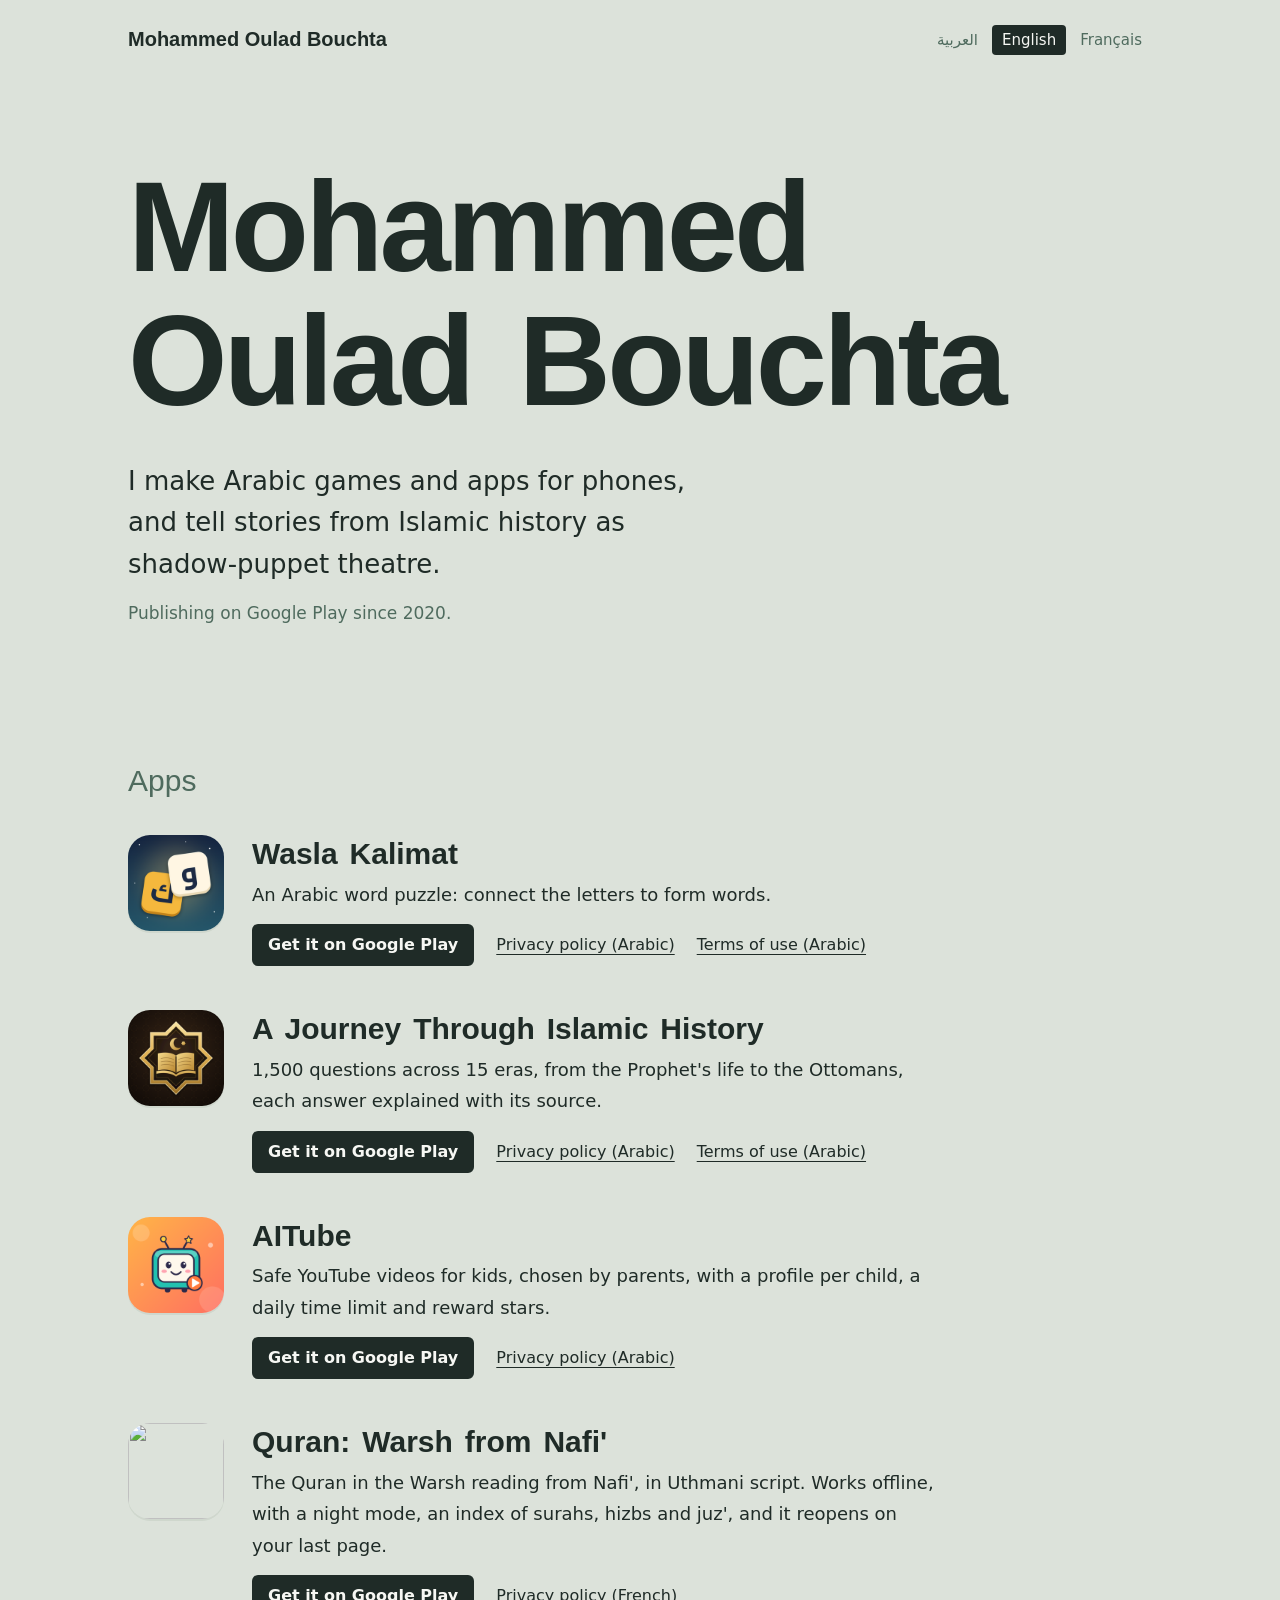
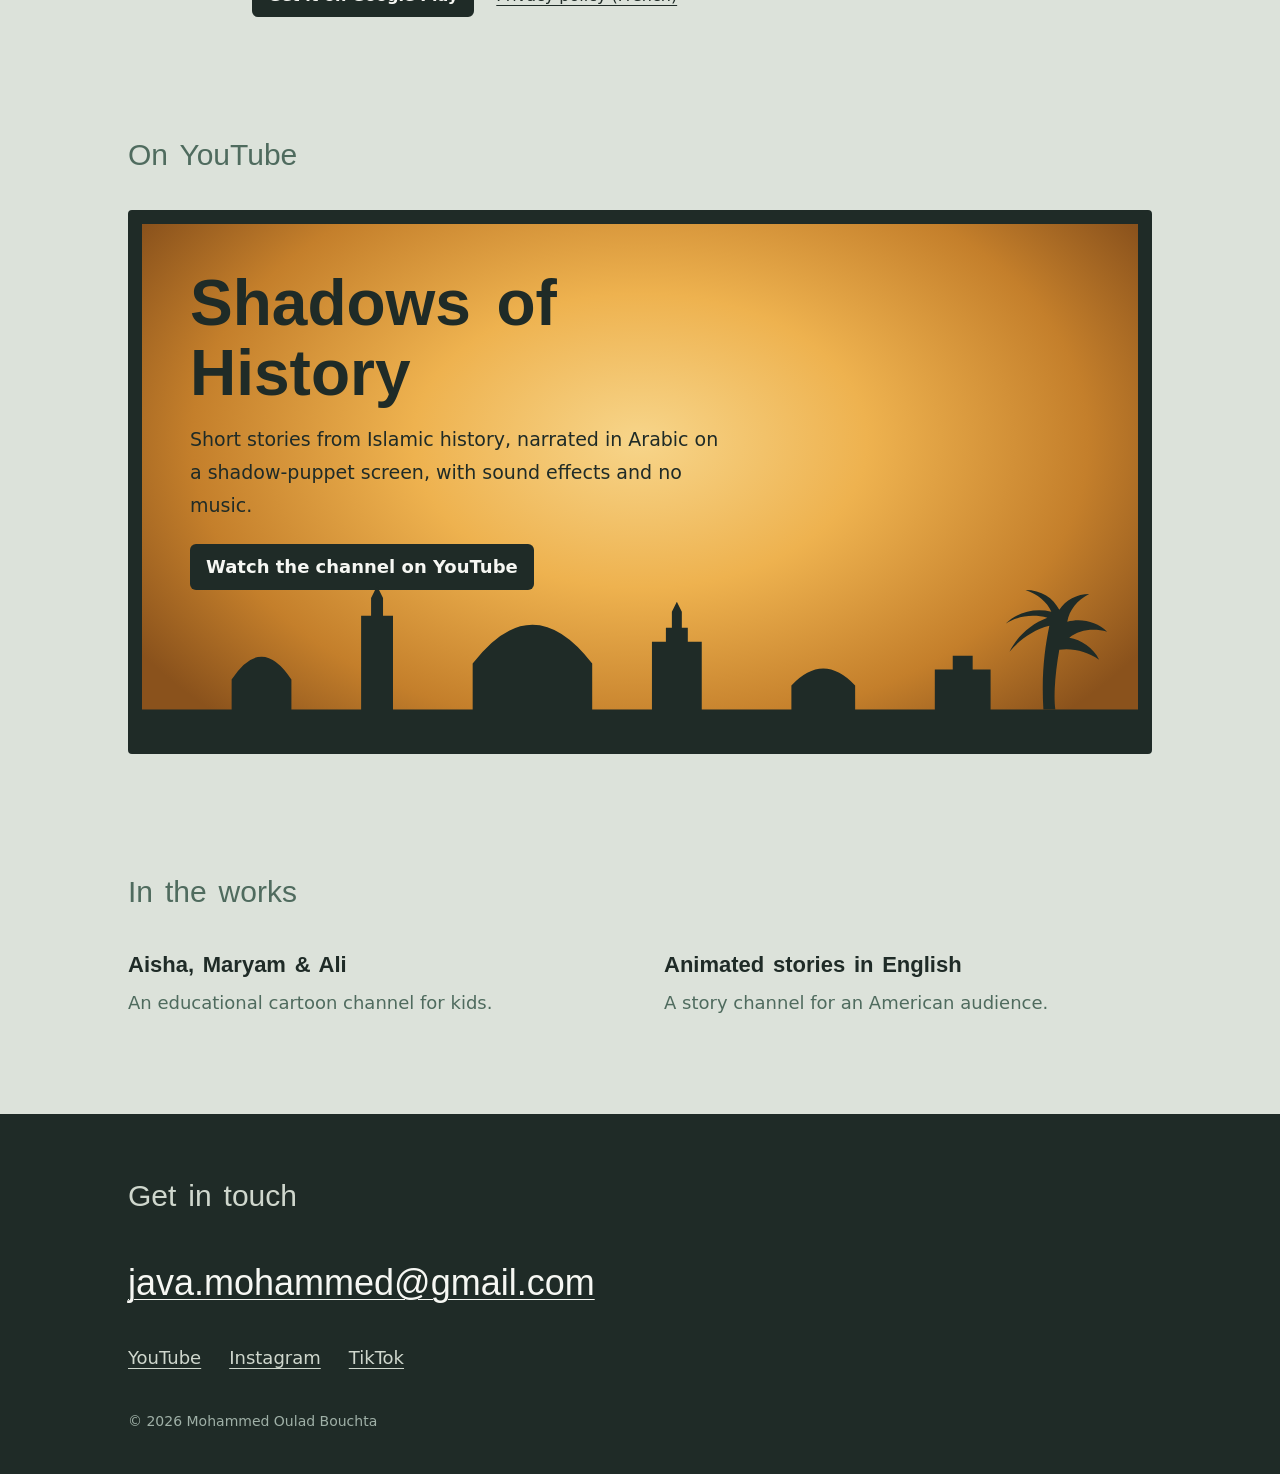
==== commit 55a50c89: "إضافة تطبيق مصحف ورش عن نافع Co-Authored-By: Claude Opus 5.5 <noreply@anthropic.com> Claude-Session:" ====
--- a/index.html
+++ b/index.html
@@ -160,8 +160,14 @@
     <script>
       const UI = {
         ar: { apps: "التطبيقات", channel: "على يوتيوب", next: "قيد التحضير", contact: "للتواصل", play: "حمّل من Google Play", privacy: "سياسة الخصوصية", terms: "شروط الاستخدام", watch: "شاهد القناة على يوتيوب" },
-        en: { apps: "Apps", channel: "On YouTube", next: "In the works", contact: "Get in touch", play: "Get it on Google Play", privacy: "Privacy policy (Arabic)", terms: "Terms of use (Arabic)", watch: "Watch the channel on YouTube" },
-        fr: { apps: "Applications", channel: "Sur YouTube", next: "En préparation", contact: "Me contacter", play: "Disponible sur Google Play", privacy: "Confidentialité (en arabe)", terms: "Conditions d'utilisation (en arabe)", watch: "Voir la chaîne sur YouTube" },
+        en: { apps: "Apps", channel: "On YouTube", next: "In the works", contact: "Get in touch", play: "Get it on Google Play", privacy: "Privacy policy", terms: "Terms of use", watch: "Watch the channel on YouTube" },
+        fr: { apps: "Applications", channel: "Sur YouTube", next: "En préparation", contact: "Me contacter", play: "Disponible sur Google Play", privacy: "Confidentialité", terms: "Conditions d'utilisation", watch: "Voir la chaîne sur YouTube" },
+      };
+      // تنبيه بلغة الصفحة إذا اختلفت عن لغة الزائر
+      const IN_LANG = {
+        ar: { fr: " (بالفرنسية)", en: " (بالإنجليزية)" },
+        en: { ar: " (Arabic)", fr: " (French)" },
+        fr: { ar: " (en arabe)", en: " (en anglais)" },
       };
       const LANGS = ["ar", "en", "fr"];
       const $ = (id) => document.getElementById(id);
@@ -198,7 +204,9 @@
         $("social").innerHTML = (typeof SOCIAL !== "undefined" ? SOCIAL : []).map((x) => `<li><a href="${esc(x.url)}" target="_blank" rel="noopener">${esc(x.name)}</a></li>`).join("");
         $("copy").textContent = "© " + new Date().getFullYear() + " " + L(SITE.name);
 
-        $("appsList").innerHTML = APPS.map((a) => `
+        $("appsList").innerHTML = APPS.map((a) => {
+          const note = (a.docsLang || "ar") === lang ? "" : IN_LANG[lang][a.docsLang || "ar"] || "";
+          return `
           <li class="app">
             <img src="${esc(a.icon)}" alt="" width="96" height="96" loading="lazy" />
             <div>
@@ -206,11 +214,12 @@
               <p>${esc(L(a.desc))}</p>
               <div class="acts">
                 ${a.play ? `<a class="play" href="${esc(a.play)}" target="_blank" rel="noopener">${t.play}</a>` : ""}
-                ${a.privacy ? `<a href="${esc(a.privacy)}">${t.privacy}</a>` : ""}
-                ${a.terms ? `<a href="${esc(a.terms)}">${t.terms}</a>` : ""}
+                ${a.privacy ? `<a href="${esc(a.privacy)}">${t.privacy}${note}</a>` : ""}
+                ${a.terms ? `<a href="${esc(a.terms)}">${t.terms}${note}</a>` : ""}
               </div>
             </div>
-          </li>`).join("");
+          </li>`;
+        }).join("");
 
         $("channels").innerHTML = `<h2>${t.channel}</h2>` + CHANNELS.map((c) => `
           <div class="screen">
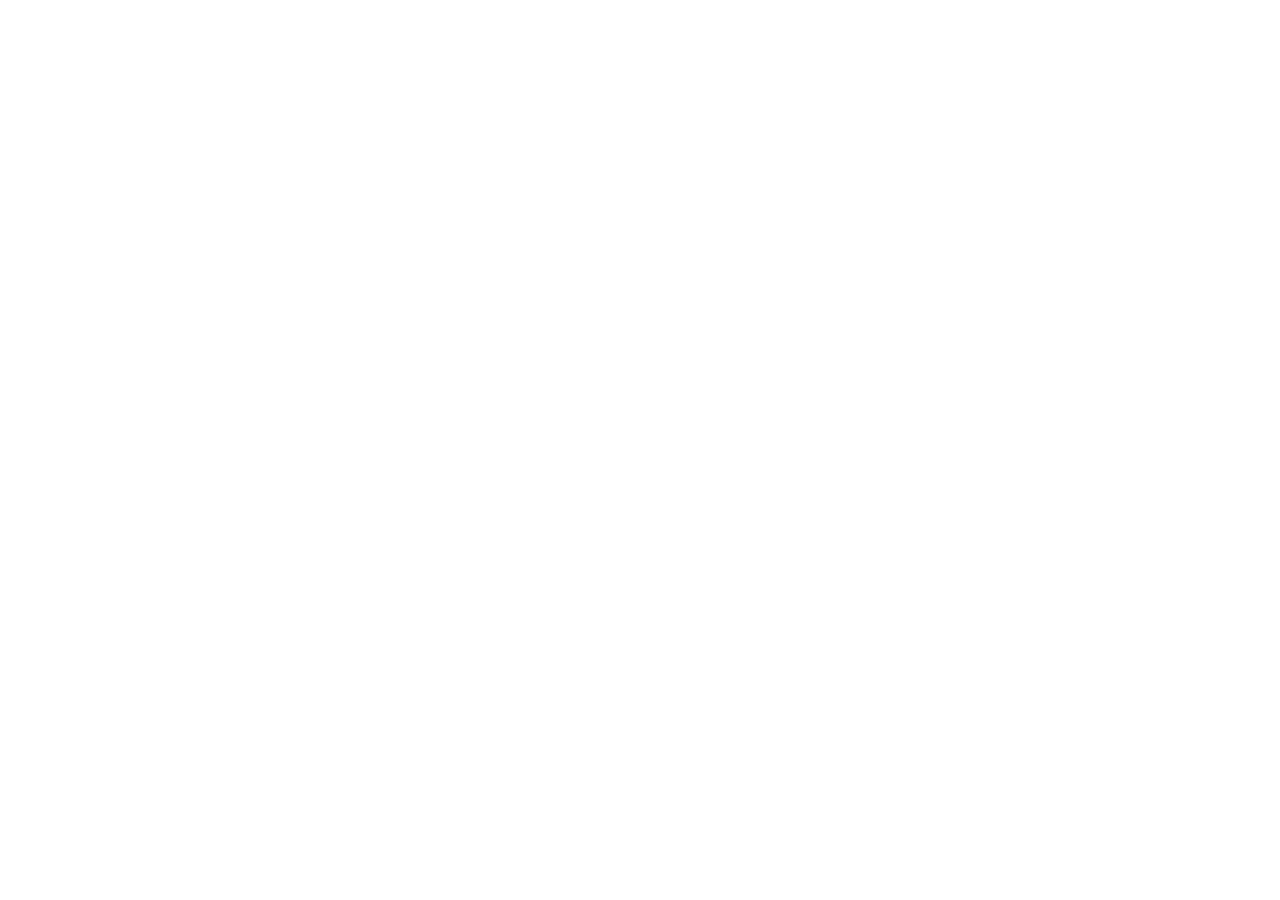
==== commit 0cf822f0: "تحويل الصفحة الرئيسية إلى aouladbouchta.github.io مع إبقاء صفحات الخصوصية وapp-ads.txt Co-Authored-B" ====
--- a/index.html
+++ b/index.html
@@ -3,246 +3,13 @@
   <head>
     <meta charset="utf-8" />
     <meta name="viewport" content="width=device-width, initial-scale=1" />
-    <title>محمد أولاد بوشتة</title>
-    <meta name="description" content="محمد أولاد بوشتة: ألعاب وتطبيقات عربية على Google Play، وقناة ظلال التاريخ على يوتيوب." />
-    <link rel="alternate" hreflang="ar" href="https://javamohammed.github.io/?lang=ar" />
-    <link rel="alternate" hreflang="en" href="https://javamohammed.github.io/?lang=en" />
-    <link rel="alternate" hreflang="fr" href="https://javamohammed.github.io/?lang=fr" />
-    <link rel="stylesheet" href="fonts/fonts.css" />
-    <style>
-      :root {
-        --plaster: #dce2da;   /* خلفية تادلاكت */
-        --plaster-2: #cfd7cd;
-        --ink: #1f2b27;       /* حبر أخضر داكن */
-        --moss: #4f6b5e;
-        --saffron: #e3a43a;   /* ضوء القنديل */
-        --paper: #f6f7f3;
-        --display: "Reem Kufi", "IBM Plex Sans Arabic", sans-serif;
-        --body: "IBM Plex Sans Arabic", system-ui, sans-serif;
-      }
-      * { box-sizing: border-box; }
-      body {
-        margin: 0;
-        background: var(--plaster);
-        color: var(--ink);
-        font-family: var(--body);
-        font-size: 18px;
-        line-height: 1.75;
-      }
-      a { color: var(--ink); text-underline-offset: 4px; text-decoration-thickness: 1px; }
-      a:hover { text-decoration-thickness: 2px; }
-      :focus-visible { outline: 3px solid var(--saffron); outline-offset: 3px; }
-      .wrap { max-width: 1080px; margin-inline: auto; padding-inline: 28px; }
-
-      .top { display: flex; justify-content: space-between; align-items: center; padding-block: 22px; }
-      .mark { font-family: var(--display); font-weight: 700; font-size: 20px; text-decoration: none; }
-      .langs { display: flex; gap: 4px; }
-      .langs button {
-        font: 500 15px var(--body); color: var(--moss);
-        background: none; border: 0; padding: 6px 10px; cursor: pointer; border-radius: 4px;
-      }
-      .langs button[aria-pressed="true"] { color: var(--paper); background: var(--ink); }
-
-      .hero { padding-block: 9vh 72px; }
-      .hero h1 {
-        font-family: var(--display); font-weight: 700;
-        font-size: clamp(52px, 10vw, 128px); line-height: 1.05;
-        margin: 0 0 32px; letter-spacing: -0.01em;
-      }
-      :lang(en) .hero h1, :lang(fr) .hero h1 { letter-spacing: -0.03em; }
-      :lang(en) h1, :lang(en) h2, :lang(en) h3, :lang(en) dt, :lang(fr) h1, :lang(fr) h2, :lang(fr) h3, :lang(fr) dt { word-spacing: 0.12em; }
-      .hero p { margin: 0; max-width: 34ch; font-size: clamp(20px, 2.4vw, 26px); line-height: 1.6; }
-      .hero .since { margin-top: 14px; font-size: 17px; color: var(--moss); }
-
-      h2 { font-family: var(--display); font-weight: 500; font-size: 30px; margin: 0 0 28px; color: var(--moss); }
-      section { padding-block: 56px; }
-
-      .apps { list-style: none; margin: 0; padding: 0; display: grid; gap: 44px; }
-      .app { display: grid; grid-template-columns: 96px 1fr; gap: 28px; align-items: start; }
-      .app img { width: 96px; height: 96px; border-radius: 22px; display: block; box-shadow: 0 2px 0 var(--plaster-2); }
-      .app h3 { font-family: var(--display); font-weight: 700; font-size: 30px; line-height: 1.25; margin: 0 0 6px; }
-      .app p { margin: 0; max-width: 60ch; }
-      .app .acts { margin-top: 14px; display: flex; flex-wrap: wrap; gap: 8px 22px; align-items: center; font-size: 16px; }
-      .play {
-        display: inline-block; padding: 7px 16px; border-radius: 6px;
-        background: var(--ink); color: var(--paper); text-decoration: none; font-weight: 600;
-      }
-      .play:hover { background: var(--moss); }
-
-      .screen {
-        position: relative; overflow: hidden;
-        border: 14px solid var(--ink); border-radius: 4px;
-        background: #b8792a;
-        min-height: 420px;
-        display: flex; align-items: flex-start;
-      }
-      .screen::before {
-        content: ""; position: absolute; inset: 0;
-        background: radial-gradient(60% 75% at 50% 42%, #f7d58a 0%, #eeb24f 38%, #c47f2b 75%, #8a521c 100%);
-        animation: flicker 5s ease-in-out infinite;
-      }
-      @keyframes flicker {
-        0%, 100% { opacity: 1; }
-        42% { opacity: 0.93; }
-        47% { opacity: 1; }
-        71% { opacity: 0.96; }
-      }
-      .screen svg { display: block; position: absolute; inset-inline: 0; bottom: -2px; width: 100%; height: auto; }
-      .screen .txt { position: relative; padding: 44px 48px 150px; max-width: 640px; }
-      .screen h3 { font-family: var(--display); font-weight: 700; font-size: clamp(38px, 6vw, 64px); line-height: 1.1; margin: 0 0 14px; }
-      .screen p { margin: 0 0 22px; font-size: 19px; }
-
-      .next { display: grid; grid-template-columns: repeat(auto-fit, minmax(260px, 1fr)); gap: 28px 48px; margin: 0; }
-      .next dt { font-family: var(--display); font-weight: 700; font-size: 22px; }
-      .next dd { margin: 2px 0 0; color: var(--moss); }
-
-      footer { background: var(--ink); color: var(--paper); padding-block: 56px 40px; margin-top: 40px; }
-      footer h2 { color: var(--plaster-2); }
-      footer #mail { color: var(--paper); font-family: var(--display); font-size: clamp(22px, 4vw, 36px); }
-      .social { list-style: none; margin: 28px 0 0; padding: 0; display: flex; flex-wrap: wrap; gap: 10px 28px; }
-      footer .social a { font-family: var(--body); font-size: 18px; color: var(--plaster-2); }
-      footer .social a:hover { color: var(--paper); }
-      footer small { display: block; margin-top: 36px; color: #9fb0a7; font-size: 14px; }
-
-      @media (max-width: 640px) {
-        .wrap { padding-inline: 20px; }
-        .mark { display: none; }
-        .top { justify-content: flex-end; }
-        .app { grid-template-columns: 64px 1fr; gap: 18px; }
-        .app img { width: 64px; height: 64px; border-radius: 15px; }
-        .app h3 { font-size: 24px; }
-        .screen { border-width: 10px; min-height: 0; }
-        .screen .txt { padding: 28px 24px 110px; }
-      }
-      @media (prefers-reduced-motion: reduce) { .screen::before { animation: none; } }
-    </style>
+    <title>محمد أولاد بوشتة — انتقل الموقع</title>
+    <link rel="canonical" href="https://aouladbouchta.github.io/" />
+    <meta http-equiv="refresh" content="0; url=https://aouladbouchta.github.io/" />
+    <script>location.replace("https://aouladbouchta.github.io/" + location.search + location.hash);</script>
+    <style>body{font-family:system-ui,sans-serif;background:#dce2da;color:#1f2b27;display:grid;place-items:center;min-height:100vh;margin:0;text-align:center}</style>
   </head>
   <body>
-    <header class="wrap top">
-      <a class="mark" href="./" id="mark"></a>
-      <nav class="langs" aria-label="Language">
-        <button type="button" data-lang="ar" lang="ar">العربية</button>
-        <button type="button" data-lang="en" lang="en">English</button>
-        <button type="button" data-lang="fr" lang="fr">Français</button>
-      </nav>
-    </header>
-
-    <main>
-      <div class="wrap hero">
-        <h1 id="name"></h1>
-        <p id="intro"></p>
-        <p class="since" id="since"></p>
-      </div>
-
-      <section class="wrap" id="apps">
-        <h2 data-t="apps"></h2>
-        <ul class="apps" id="appsList"></ul>
-      </section>
-
-      <section class="wrap" id="channels"></section>
-
-      <section class="wrap" id="next">
-        <h2 data-t="next"></h2>
-        <dl class="next" id="nextList"></dl>
-      </section>
-    </main>
-
-    <footer>
-      <div class="wrap">
-        <h2 data-t="contact"></h2>
-        <a id="mail"></a>
-        <ul class="social" id="social"></ul>
-        <small id="copy"></small>
-      </div>
-    </footer>
-
-    <script src="data.js"></script>
-    <script>
-      const UI = {
-        ar: { apps: "التطبيقات", channel: "على يوتيوب", next: "قيد التحضير", contact: "للتواصل", play: "حمّل من Google Play", privacy: "سياسة الخصوصية", terms: "شروط الاستخدام", watch: "شاهد القناة على يوتيوب" },
-        en: { apps: "Apps", channel: "On YouTube", next: "In the works", contact: "Get in touch", play: "Get it on Google Play", privacy: "Privacy policy", terms: "Terms of use", watch: "Watch the channel on YouTube" },
-        fr: { apps: "Applications", channel: "Sur YouTube", next: "En préparation", contact: "Me contacter", play: "Disponible sur Google Play", privacy: "Confidentialité", terms: "Conditions d'utilisation", watch: "Voir la chaîne sur YouTube" },
-      };
-      // تنبيه بلغة الصفحة إذا اختلفت عن لغة الزائر
-      const IN_LANG = {
-        ar: { fr: " (بالفرنسية)", en: " (بالإنجليزية)" },
-        en: { ar: " (Arabic)", fr: " (French)" },
-        fr: { ar: " (en arabe)", en: " (en anglais)" },
-      };
-      const LANGS = ["ar", "en", "fr"];
-      const $ = (id) => document.getElementById(id);
-      const esc = (s) => String(s ?? "").replace(/[&<>"]/g, (c) => ({ "&": "&amp;", "<": "&lt;", ">": "&gt;", '"': "&quot;" })[c]);
-
-      const SKYLINE = `<svg viewBox="0 0 1000 170" preserveAspectRatio="xMidYMax slice" aria-hidden="true" fill="#1f2b27">
-        <path d="M0 170V138h90v-30q30-46 60 0v30h70V44h10V26l6-12 6 12v18h10v94h80v-46q60-78 120 0v46h60V70h14V56h6V40l5-10 5 10v16h6v14h14v68h90v-24q32-34 64 0v24h80V98h18V84h20v14h18v40h170v32z"/>
-        <path d="M905 138c-2-34 1-60 6-84-16 4-30 14-40 26 8-16 22-28 38-34-14-4-30-2-42 6 12-12 30-16 46-12-4-10-14-18-26-22 16 0 28 8 34 20 6-10 18-16 30-16-12 6-20 16-22 28 14-4 30 0 40 10-14-4-28-2-38 6 12 2 24 10 30 22-12-8-26-12-40-10-4 22-6 46-4 60z"/>
-      </svg>`;
-
-      function pick() {
-        const q = new URLSearchParams(location.search).get("lang");
-        if (LANGS.includes(q)) return q;
-        try { const s = localStorage.getItem("lang"); if (LANGS.includes(s)) return s; } catch (e) {}
-        const n = (navigator.language || "").slice(0, 2);
-        return n === "fr" ? "fr" : n === "en" ? "en" : "ar";
-      }
-
-      function render(lang) {
-        const t = UI[lang];
-        const L = (o) => (o && (o[lang] || o.ar)) || "";
-        document.documentElement.lang = lang;
-        document.documentElement.dir = lang === "ar" ? "rtl" : "ltr";
-        document.title = L(SITE.name);
-        document.querySelectorAll(".langs button").forEach((b) => b.setAttribute("aria-pressed", b.dataset.lang === lang));
-        document.querySelectorAll("[data-t]").forEach((el) => (el.textContent = t[el.dataset.t]));
-
-        $("mark").textContent = L(SITE.name);
-        $("name").textContent = L(SITE.name);
-        $("intro").textContent = L(SITE.intro);
-        $("since").textContent = L(SITE.since);
-        $("mail").textContent = SITE.email;
-        $("mail").href = "mailto:" + SITE.email;
-        $("social").innerHTML = (typeof SOCIAL !== "undefined" ? SOCIAL : []).map((x) => `<li><a href="${esc(x.url)}" target="_blank" rel="noopener">${esc(x.name)}</a></li>`).join("");
-        $("copy").textContent = "© " + new Date().getFullYear() + " " + L(SITE.name);
-
-        $("appsList").innerHTML = APPS.map((a) => {
-          const note = (a.docsLang || "ar") === lang ? "" : IN_LANG[lang][a.docsLang || "ar"] || "";
-          return `
-          <li class="app">
-            <img src="${esc(a.icon)}" alt="" width="96" height="96" loading="lazy" />
-            <div>
-              <h3>${esc(L(a.name))}</h3>
-              <p>${esc(L(a.desc))}</p>
-              <div class="acts">
-                ${a.play ? `<a class="play" href="${esc(a.play)}" target="_blank" rel="noopener">${t.play}</a>` : ""}
-                ${a.privacy ? `<a href="${esc(a.privacy)}">${t.privacy}${note}</a>` : ""}
-                ${a.terms ? `<a href="${esc(a.terms)}">${t.terms}${note}</a>` : ""}
-              </div>
-            </div>
-          </li>`;
-        }).join("");
-
-        $("channels").innerHTML = `<h2>${t.channel}</h2>` + CHANNELS.map((c) => `
-          <div class="screen">
-            <div class="txt">
-              <h3>${esc(L(c.name))}</h3>
-              <p>${esc(L(c.desc))}</p>
-              ${c.url ? `<a class="play" href="${esc(c.url)}" target="_blank" rel="noopener">${t.watch}</a>` : ""}
-            </div>
-            ${SKYLINE}
-          </div>`).join('<div style="height:28px"></div>');
-
-        $("nextList").innerHTML = NEXT.map((n) => `<div><dt>${esc(L(n.name))}</dt><dd>${esc(L(n.desc))}</dd></div>`).join("");
-        if (!NEXT.length) $("next").hidden = true;
-      }
-
-      document.querySelectorAll(".langs button").forEach((b) =>
-        b.addEventListener("click", () => {
-          try { localStorage.setItem("lang", b.dataset.lang); } catch (e) {}
-          const u = new URL(location); u.searchParams.set("lang", b.dataset.lang); history.replaceState(null, "", u);
-          render(b.dataset.lang);
-        })
-      );
-      render(pick());
-    </script>
+    <p>انتقل الموقع إلى <a href="https://aouladbouchta.github.io/">aouladbouchta.github.io</a></p>
   </body>
 </html>
